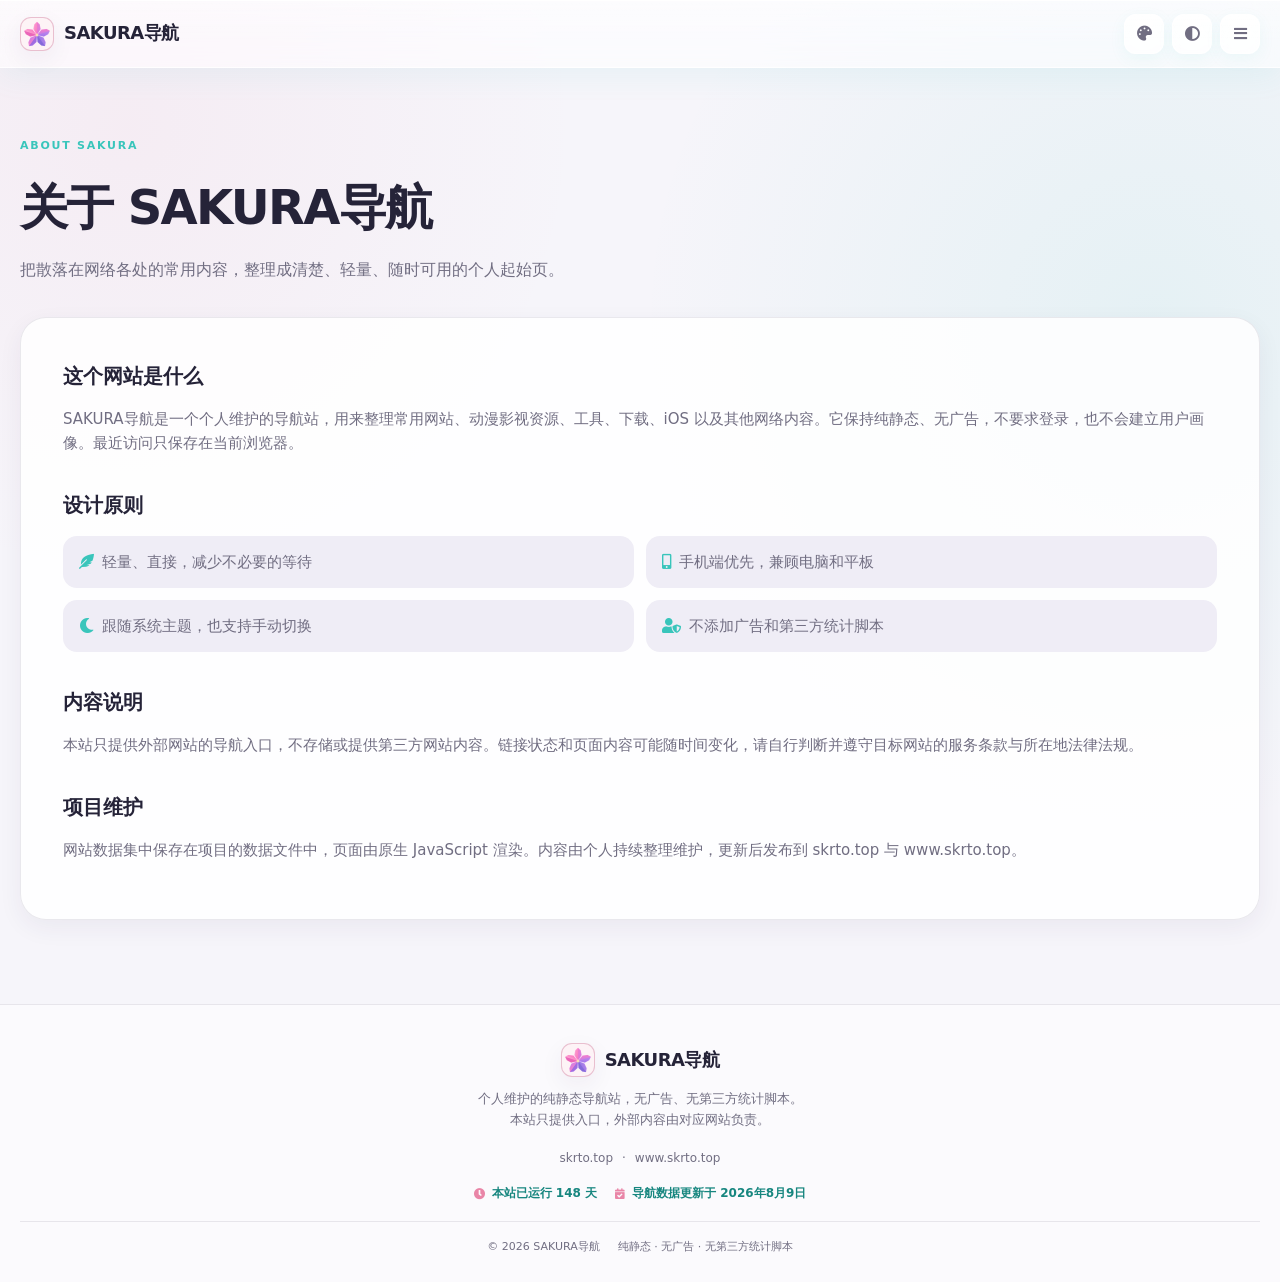
==== about/index.html @ 3b37f181 "Add selectable color themes" ====
<!doctype html>
<html lang="zh-CN">
<head>
  <meta charset="utf-8">
  <meta name="viewport" content="width=device-width, initial-scale=1">
  <meta name="referrer" content="strict-origin-when-cross-origin">
  <meta name="color-scheme" content="light dark">
  <meta name="theme-color" content="#f6f5fa">
  <title>关于｜SAKURA导航</title>
  <meta name="description" content="了解 SAKURA导航：一个个人维护的轻量网址导航与网络内容收藏站。">
  <meta name="keywords" content="SAKURA导航,关于本站,个人导航">
  <link rel="canonical" href="https://skrto.top/about/">
  <meta property="og:type" content="website">
  <meta property="og:locale" content="zh_CN">
  <meta property="og:site_name" content="SAKURA导航">
  <meta property="og:title" content="关于｜SAKURA导航">
  <meta property="og:description" content="一个个人维护的轻量网址导航与网络内容收藏站。">
  <meta property="og:url" content="https://skrto.top/about/">
  <meta property="og:image" content="https://skrto.top/assets/images/icons/pwa-512.png">
  <meta property="og:image:width" content="512">
  <meta property="og:image:height" content="512">
  <meta property="og:image:alt" content="SAKURA导航，个人网址导航与网络收藏">
  <meta name="twitter:card" content="summary">
  <meta name="twitter:title" content="关于｜SAKURA导航">
  <meta name="twitter:description" content="了解这个个人维护、纯静态、无广告的网址导航站。">
  <meta name="twitter:image" content="https://skrto.top/assets/images/icons/pwa-512.png">
  <meta name="apple-mobile-web-app-title" content="SAKURA导航">
  <link rel="icon" type="image/png" sizes="16x16" href="../assets/images/icons/favicon-16.png">
  <link rel="icon" type="image/png" sizes="32x32" href="../assets/images/icons/favicon-32.png">
  <link rel="icon" type="image/png" sizes="48x48" href="../assets/images/icons/favicon-48.png">
  <link rel="icon" type="image/png" href="../assets/images/favicon.png">
  <link rel="apple-touch-icon" sizes="180x180" href="../assets/images/icons/apple-touch-icon.png">
  <link rel="manifest" href="../manifest.webmanifest">
  <link rel="stylesheet" href="../assets/fontawesome-5.15.4/css/all.min.css">
  <link rel="stylesheet" href="../assets/css/sakura.css">
  <script src="../assets/js/theme-init.js"></script>
</head>
<body>
  <a class="skip-link" href="#main-content">跳到主要内容</a>

  <header class="site-header">
    <div class="container header-inner">
      <a class="brand" href="../" aria-label="SAKURA导航首页">
        <span class="brand-mark" aria-hidden="true"><img src="../assets/images/icons/sakura-icon.png" alt="" width="28" height="28"></span>
        <span>SAKURA导航</span>
      </a>
      <nav class="site-nav" id="primary-navigation" data-site-nav aria-label="主要导航">
        <a class="nav-link" href="../"><i class="fas fa-home" aria-hidden="true"></i>首页</a>
        <a class="nav-link" href="./" aria-current="page"><i class="fas fa-book-open" aria-hidden="true"></i>关于</a>
      </nav>
      <div class="header-actions">
        <div class="color-theme-control" data-color-theme-control>
          <button class="icon-button" type="button" data-color-theme-toggle aria-label="当前配色：初音绿；点击选择其他配色" title="配色：初音绿" aria-expanded="false" aria-controls="color-theme-panel">
            <i class="fas fa-palette" aria-hidden="true"></i>
          </button>
          <div class="color-theme-panel" id="color-theme-panel" data-color-theme-panel role="radiogroup" aria-label="选择主题配色" hidden></div>
        </div>
        <button class="icon-button" type="button" data-theme-toggle aria-label="当前主题：跟随系统；点击切换到浅色模式" title="主题：跟随系统"><i class="fas fa-adjust" aria-hidden="true"></i></button>
        <button class="icon-button menu-toggle" type="button" data-menu-toggle aria-label="打开导航菜单" aria-controls="primary-navigation" aria-expanded="false"><i class="fas fa-bars" aria-hidden="true"></i></button>
      </div>
    </div>
  </header>

  <div class="container app-fallback" data-app-fallback role="alert" hidden>页面功能加载失败，请刷新后重试。</div>
  <noscript><div class="container app-fallback">请启用 JavaScript 以使用主题与导航功能。</div></noscript>

  <main class="page-main" id="main-content">
    <div class="container">
      <header class="page-heading">
        <span class="eyebrow">ABOUT SAKURA</span>
        <h1>关于 SAKURA导航</h1>
        <p>把散落在网络各处的常用内容，整理成清楚、轻量、随时可用的个人起始页。</p>
      </header>

      <article class="prose-card">
        <h2>这个网站是什么</h2>
        <p>SAKURA导航是一个个人维护的导航站，用来整理常用网站、动漫影视资源、工具、下载、iOS 以及其他网络内容。它保持纯静态、无广告，不要求登录，也不会建立用户画像。最近访问只保存在当前浏览器。</p>

        <h2>设计原则</h2>
        <ul class="feature-list">
          <li><i class="fas fa-feather-alt" aria-hidden="true"></i>轻量、直接，减少不必要的等待</li>
          <li><i class="fas fa-mobile-alt" aria-hidden="true"></i>手机端优先，兼顾电脑和平板</li>
          <li><i class="fas fa-moon" aria-hidden="true"></i>跟随系统主题，也支持手动切换</li>
          <li><i class="fas fa-user-shield" aria-hidden="true"></i>不添加广告和第三方统计脚本</li>
        </ul>

        <h2>内容说明</h2>
        <p>本站只提供外部网站的导航入口，不存储或提供第三方网站内容。链接状态和页面内容可能随时间变化，请自行判断并遵守目标网站的服务条款与所在地法律法规。</p>

        <h2>项目维护</h2>
        <p>网站数据集中保存在项目的数据文件中，页面由原生 JavaScript 渲染。内容由个人持续整理维护，更新后发布到 skrto.top 与 www.skrto.top。</p>
      </article>
    </div>
  </main>

  <footer class="site-footer">
    <div class="container footer-compact">
      <div class="footer-brand">
        <a class="brand" href="../"><span class="brand-mark" aria-hidden="true"><img src="../assets/images/icons/sakura-icon.png" alt="" width="28" height="28"></span><span>SAKURA导航</span></a>
        <p>个人维护的纯静态导航站，无广告、无第三方统计脚本。<br>本站只提供入口，外部内容由对应网站负责。</p>
      </div>
      <nav class="footer-project-links" aria-label="项目链接">
        <a href="https://skrto.top">skrto.top</a><span aria-hidden="true">·</span>
        <a href="https://www.skrto.top">www.skrto.top</a>
      </nav>
      <div class="site-status" aria-label="网站维护状态">
        <p class="site-runtime"><i class="fas fa-clock" aria-hidden="true"></i><span data-runtime-days>本站已运行 1 天</span></p>
        <p class="site-runtime" data-data-updated hidden><i class="fas fa-calendar-check" aria-hidden="true"></i><span data-data-updated-value></span></p>
      </div>
      <div class="footer-bottom">
        <span>© <span data-current-year></span> SAKURA导航</span>
        <span>纯静态 · 无广告 · 无第三方统计脚本</span>
      </div>
    </div>
  </footer>

  <button class="icon-button back-to-top" type="button" data-back-to-top aria-label="返回顶部"><i class="fas fa-arrow-up" aria-hidden="true"></i></button>
  <script src="../assets/js/sites-data.js" defer></script>
  <script src="../assets/js/sakura-core.js" defer></script>
  <script src="../assets/js/app-guard.js" defer></script>
  <script src="../assets/js/sakura-app.js" defer></script>
</body>
</html>
---- assets/css/sakura.css ----
:root {
  color-scheme: light;
  --bg: #f6f5fa;
  --surface: rgba(255, 255, 255, 0.86);
  --surface-solid: #ffffff;
  --surface-soft: #efedf6;
  --text: #252338;
  --muted: #716e82;
  --line: rgba(62, 54, 92, 0.11);
  --primary: #39c5bb;
  --primary-strong: #17867f;
  --primary-fill-strong: #30afa6;
  --accent-foreground: #0e3c38;
  --pink: #e985a7;
  --blue: #6f9ee8;
  --danger: #c9566f;
  --shadow-sm: 0 8px 24px rgba(45, 38, 77, 0.06);
  --shadow-md: 0 18px 52px rgba(45, 38, 77, 0.11);
  --glass-bg: rgba(255, 255, 255, 0.58);
  --glass-bg-strong: rgba(255, 255, 255, 0.74);
  --glass-bg-fallback: rgba(255, 255, 255, 0.94);
  --glass-border: rgba(255, 255, 255, 0.72);
  --glass-highlight: rgba(255, 255, 255, 0.82);
  --glass-shadow: 0 10px 32px rgba(45, 38, 77, 0.1), inset 0 1px 0 rgba(255, 255, 255, 0.76);
  --sakura-icon-bg: color-mix(in srgb, var(--pink) 10%, var(--surface-solid));
  --sakura-icon-border: color-mix(in srgb, var(--pink) 35%, var(--line));
  --sakura-icon-shadow: var(--shadow-sm);
  --category-icon-color: var(--primary);
  --category-icon-bg: color-mix(in srgb, var(--primary) 9%, var(--surface-solid));
  --category-icon-border: color-mix(in srgb, var(--primary) 28%, var(--line));
  --category-icon-shadow: var(--shadow-sm);
  --radius-sm: 12px;
  --radius-md: 18px;
  --radius-lg: 26px;
  --header-height: 68px;
  --content-width: 1240px;
}

:root[data-theme="dark"] {
  color-scheme: dark;
  --bg: #171a24;
  --surface: rgba(33, 36, 49, 0.88);
  --surface-solid: #212431;
  --surface-soft: #292c3b;
  --text: #f2f0fa;
  --muted: #aaa7ba;
  --line: rgba(229, 224, 255, 0.1);
  --primary: #63d8d0;
  --primary-strong: #9ae8e2;
  --primary-fill-strong: #9ae8e2;
  --accent-foreground: #171a24;
  --pink: #f29ab6;
  --blue: #86afea;
  --danger: #f18ca1;
  --shadow-sm: 0 10px 30px rgba(0, 0, 0, 0.14);
  --shadow-md: 0 22px 58px rgba(0, 0, 0, 0.24);
  --glass-bg: rgba(33, 36, 49, 0.6);
  --glass-bg-strong: rgba(43, 46, 62, 0.76);
  --glass-bg-fallback: rgba(33, 36, 49, 0.96);
  --glass-border: rgba(231, 226, 255, 0.18);
  --glass-highlight: rgba(255, 255, 255, 0.12);
  --glass-shadow: 0 12px 34px rgba(0, 0, 0, 0.26), inset 0 1px 0 rgba(255, 255, 255, 0.1);
}

:root[data-color-theme="purple"] {
  --primary: #7565d9;
  --primary-strong: #5c4fc1;
  --primary-fill-strong: #5c4fc1;
  --accent-foreground: #ffffff;
}

:root[data-theme="dark"][data-color-theme="purple"] {
  --primary: #a99cf3;
  --primary-strong: #c4bbff;
  --primary-fill-strong: #c4bbff;
  --accent-foreground: #171a24;
}

:root[data-color-theme="ocean"] {
  --primary: #1672c4;
  --primary-strong: #1262ae;
  --primary-fill-strong: #0f5ea5;
  --accent-foreground: #ffffff;
}

:root[data-theme="dark"][data-color-theme="ocean"] {
  --primary: #67b0f4;
  --primary-strong: #9bcdff;
  --primary-fill-strong: #9bcdff;
  --accent-foreground: #14202b;
}

:root[data-color-theme="apple"] {
  --primary: #34c759;
  --primary-strong: #18853a;
  --primary-fill-strong: #2eaf50;
  --accent-foreground: #10351a;
}

:root[data-theme="dark"][data-color-theme="apple"] {
  --primary: #61d77d;
  --primary-strong: #92e5a5;
  --primary-fill-strong: #92e5a5;
  --accent-foreground: #152319;
}

:root[data-color-theme="sakura"] {
  --primary: #e784a6;
  --primary-strong: #b64d72;
  --primary-fill-strong: #d47495;
  --accent-foreground: #4a1729;
}

:root[data-theme="dark"][data-color-theme="sakura"] {
  --primary: #f2a8c0;
  --primary-strong: #f8c6d7;
  --primary-fill-strong: #f8c6d7;
  --accent-foreground: #2d1b22;
}

:root[data-color-theme="amber"] {
  --primary: #e89a2e;
  --primary-strong: #a96210;
  --primary-fill-strong: #d88720;
  --accent-foreground: #392406;
}

:root[data-theme="dark"][data-color-theme="amber"] {
  --primary: #f2b85b;
  --primary-strong: #ffd086;
  --primary-fill-strong: #ffd086;
  --accent-foreground: #2d210e;
}

:root[data-color-theme="black-gold"] {
  --primary: #c49a45;
  --primary-strong: #806020;
  --primary-fill-strong: #bd9140;
  --accent-foreground: #2d230e;
}

:root[data-theme="dark"][data-color-theme="black-gold"] {
  --primary: #d9b866;
  --primary-strong: #f0d58d;
  --primary-fill-strong: #f0d58d;
  --accent-foreground: #282116;
}

:root[data-color-theme="teal"] {
  --primary: #087e7a;
  --primary-strong: #05726e;
  --primary-fill-strong: #056b68;
  --accent-foreground: #ffffff;
}

:root[data-theme="dark"][data-color-theme="teal"] {
  --primary: #55cdc7;
  --primary-strong: #8be1dc;
  --primary-fill-strong: #8be1dc;
  --accent-foreground: #142523;
}

*,
*::before,
*::after {
  box-sizing: border-box;
}

html {
  scroll-behavior: smooth;
  scroll-padding-top: calc(var(--header-height) + 20px);
}

body {
  min-width: 280px;
  min-height: 100vh;
  margin: 0;
  color: var(--text);
  background:
    radial-gradient(circle at 10% 10%, rgba(233, 133, 167, 0.08), transparent 28rem),
    radial-gradient(circle at 90% 25%, color-mix(in srgb, var(--primary) 9%, transparent), transparent 32rem),
    var(--bg);
  font-family: Inter, "PingFang SC", "Microsoft YaHei", system-ui, -apple-system, BlinkMacSystemFont, "Segoe UI", sans-serif;
  font-size: 15px;
  line-height: 1.6;
  text-rendering: optimizeLegibility;
  -webkit-font-smoothing: antialiased;
}

body.menu-open {
  overflow: hidden;
}

img {
  display: block;
  max-width: 100%;
}

a {
  color: inherit;
  text-decoration: none;
}

button,
input,
select,
textarea {
  color: inherit;
  font: inherit;
}

button,
select {
  cursor: pointer;
}

:focus-visible {
  outline: 3px solid color-mix(in srgb, var(--primary) 35%, transparent);
  outline-offset: 3px;
}

.sr-only {
  position: absolute;
  width: 1px;
  height: 1px;
  padding: 0;
  margin: -1px;
  overflow: hidden;
  clip: rect(0, 0, 0, 0);
  white-space: nowrap;
  border: 0;
}

.skip-link {
  position: fixed;
  z-index: 1000;
  top: 8px;
  left: 8px;
  padding: 9px 14px;
  border-radius: 10px;
  color: var(--accent-foreground);
  background: var(--primary-fill-strong);
  transform: translateY(-150%);
}

.skip-link:focus {
  transform: translateY(0);
}

.container {
  width: min(var(--content-width), calc(100% - 40px));
  margin-inline: auto;
}

.site-header {
  position: sticky;
  z-index: 100;
  top: 0;
  height: var(--header-height);
  border-bottom: 1px solid var(--glass-border);
  background:
    linear-gradient(180deg, color-mix(in srgb, var(--glass-highlight) 34%, transparent), transparent 58%),
    var(--glass-bg);
  box-shadow: 0 8px 30px color-mix(in srgb, var(--primary) 8%, transparent), inset 0 1px 0 var(--glass-highlight);
  backdrop-filter: blur(22px) saturate(155%);
  -webkit-backdrop-filter: blur(22px) saturate(155%);
}

.header-inner {
  display: flex;
  height: 100%;
  align-items: center;
  justify-content: space-between;
  gap: 24px;
}

.brand {
  display: inline-flex;
  min-width: max-content;
  align-items: center;
  gap: 10px;
  font-size: 18px;
  font-weight: 800;
  letter-spacing: -0.03em;
}

.brand-mark {
  display: grid;
  width: 34px;
  height: 34px;
  place-items: center;
  border: 1px solid var(--sakura-icon-border);
  border-radius: 11px;
  color: var(--pink);
  background: var(--sakura-icon-bg);
  box-shadow: var(--sakura-icon-shadow);
}

.brand-mark img {
  width: 100%;
  height: 100%;
  object-fit: contain;
}

.site-nav {
  position: fixed;
  z-index: 110;
  top: calc(var(--header-height) + 8px);
  right: max(20px, calc((100vw - var(--content-width)) / 2));
  display: grid;
  width: min(240px, calc(100vw - 40px));
  gap: 3px;
  padding: 12px;
  visibility: hidden;
  border: 1px solid var(--glass-border);
  border-radius: 16px;
  background:
    linear-gradient(180deg, color-mix(in srgb, var(--glass-highlight) 28%, transparent), transparent 56%),
    var(--glass-bg-strong);
  box-shadow: var(--glass-shadow);
  backdrop-filter: blur(20px) saturate(150%);
  -webkit-backdrop-filter: blur(20px) saturate(150%);
  opacity: 0;
  transform: translateY(-8px);
  transition: visibility 0.2s ease, opacity 0.2s ease, transform 0.2s ease;
}

.site-nav.is-open {
  visibility: visible;
  opacity: 1;
  transform: translateY(0);
}

.nav-link {
  display: inline-flex;
  min-height: 44px;
  align-items: center;
  gap: 7px;
  padding: 8px 12px;
  border-radius: 11px;
  color: var(--muted);
  font-size: 14px;
  font-weight: 650;
  transition: color 0.2s ease, background-color 0.2s ease;
}

.nav-link:hover,
.nav-link[aria-current="page"] {
  color: var(--primary-strong);
  background: color-mix(in srgb, var(--primary) 10%, transparent);
}

.header-actions {
  display: flex;
  align-items: center;
  gap: 8px;
}

.color-theme-control {
  position: relative;
}

.color-theme-panel {
  position: absolute;
  z-index: 130;
  top: calc(100% + 10px);
  right: 0;
  display: grid;
  width: min(300px, calc(100vw - 28px));
  grid-template-columns: repeat(2, minmax(0, 1fr));
  gap: 7px;
  padding: 12px;
  border: 1px solid var(--glass-border);
  border-radius: 18px;
  background:
    linear-gradient(180deg, color-mix(in srgb, var(--glass-highlight) 30%, transparent), transparent 54%),
    var(--glass-bg-strong);
  box-shadow: var(--glass-shadow);
  backdrop-filter: blur(20px) saturate(150%);
  -webkit-backdrop-filter: blur(20px) saturate(150%);
}

.color-theme-panel[hidden] {
  display: none;
}

.color-theme-option {
  display: grid;
  min-height: 44px;
  grid-template-columns: 22px minmax(0, 1fr) 14px;
  align-items: center;
  gap: 8px;
  padding: 8px 9px;
  border: 1px solid transparent;
  border-radius: 13px;
  color: var(--muted);
  background: color-mix(in srgb, var(--surface-solid) 62%, transparent);
  cursor: pointer;
  font-size: 13px;
  font-weight: 680;
  text-align: left;
  transition: color 0.2s ease, border-color 0.2s ease, background-color 0.2s ease, box-shadow 0.2s ease;
}

.color-theme-option:hover,
.color-theme-option:focus-visible,
.color-theme-option.is-active {
  border-color: color-mix(in srgb, var(--primary) 42%, var(--line));
  color: var(--primary-strong);
  background: color-mix(in srgb, var(--primary) 10%, var(--surface-solid));
  box-shadow: inset 0 1px 0 var(--glass-highlight);
  outline: none;
}

.color-theme-option i {
  color: var(--primary-strong);
  font-size: 11px;
  text-align: center;
}

.color-theme-option i[hidden] {
  display: none;
}

.color-theme-swatch {
  width: 22px;
  height: 22px;
  border: 2px solid color-mix(in srgb, #ffffff 78%, transparent);
  border-radius: 50%;
  background: var(--swatch);
  box-shadow: 0 0 0 1px color-mix(in srgb, var(--swatch) 54%, var(--line)), 0 3px 9px color-mix(in srgb, var(--swatch) 24%, transparent);
}

.icon-button {
  display: inline-grid;
  width: 40px;
  height: 40px;
  padding: 0;
  place-items: center;
  border: 1px solid var(--glass-border);
  border-radius: 12px;
  color: var(--muted);
  background:
    linear-gradient(180deg, color-mix(in srgb, var(--glass-highlight) 30%, transparent), transparent 62%),
    var(--glass-bg-strong);
  box-shadow: inset 0 1px 0 color-mix(in srgb, var(--glass-highlight) 72%, transparent), 0 5px 16px color-mix(in srgb, var(--primary) 7%, transparent);
  backdrop-filter: blur(12px) saturate(140%);
  -webkit-backdrop-filter: blur(12px) saturate(140%);
  transition: color 0.2s ease, border-color 0.2s ease, background-color 0.2s ease, box-shadow 0.2s ease, transform 0.2s ease;
}

.icon-button:hover {
  border-color: color-mix(in srgb, var(--primary) 30%, var(--line));
  color: var(--primary-strong);
  background:
    linear-gradient(180deg, color-mix(in srgb, var(--glass-highlight) 48%, transparent), transparent 60%),
    color-mix(in srgb, var(--primary) 10%, var(--glass-bg-strong));
  box-shadow: inset 0 1px 0 var(--glass-highlight), 0 7px 20px color-mix(in srgb, var(--primary) 13%, transparent);
  transform: translateY(-1px);
}

.menu-toggle {
  display: grid;
}

.hero {
  position: relative;
  overflow: hidden;
  padding: 70px 0 48px;
}

.hero::before {
  position: absolute;
  z-index: -1;
  top: -90px;
  left: 50%;
  width: min(940px, 90vw);
  height: 430px;
  border-radius: 50%;
  background: radial-gradient(circle, color-mix(in srgb, var(--primary) 13%, transparent), transparent 68%);
  content: "";
  transform: translateX(-50%);
  pointer-events: none;
}

.hero-copy {
  max-width: 760px;
  margin: 0 auto;
  text-align: center;
}

.eyebrow {
  display: inline-flex;
  align-items: center;
  gap: 7px;
  margin-bottom: 14px;
  color: var(--primary);
  font-size: 11px;
  font-weight: 800;
  letter-spacing: 0.16em;
  text-transform: uppercase;
}

.hero h1 {
  margin: 0;
  font-size: clamp(38px, 7vw, 68px);
  font-weight: 850;
  letter-spacing: -0.055em;
  line-height: 1.08;
}

.hero h1 span {
  color: var(--primary);
}

.hero-description {
  max-width: 620px;
  margin: 18px auto 0;
  color: var(--muted);
  font-size: clamp(15px, 2vw, 17px);
}

.search-wrap {
  max-width: 820px;
  margin: 34px auto 0;
}

.search-box {
  position: relative;
  display: flex;
  align-items: center;
  border-radius: 999px;
}

.search-icon {
  position: absolute;
  z-index: 1;
  left: 20px;
  color: var(--muted);
  pointer-events: none;
}

.search-input {
  width: 100%;
  height: 62px;
  padding: 0 126px 0 52px;
  border: 1px solid var(--line);
  border-radius: 999px;
  background: var(--surface-solid);
  box-shadow: var(--shadow-md);
  font-size: 16px;
  appearance: none;
}

.search-input::-webkit-search-cancel-button {
  display: none;
}

.search-input::placeholder {
  color: color-mix(in srgb, var(--muted) 78%, transparent);
}

.search-input:focus {
  border-color: color-mix(in srgb, var(--primary) 55%, var(--line));
  outline: none;
  box-shadow: var(--shadow-md), 0 0 0 4px color-mix(in srgb, var(--primary) 12%, transparent);
}

.search-shortcut {
  position: absolute;
  right: 18px;
  padding: 4px 8px;
  border: 1px solid var(--line);
  border-bottom-width: 2px;
  border-radius: 7px;
  color: var(--muted);
  background: var(--surface-soft);
  font-family: inherit;
  font-size: 11px;
  pointer-events: none;
}

.search-clear {
  position: absolute;
  right: 16px;
  display: none;
  width: 34px;
  height: 34px;
  padding: 0;
  border: 0;
  border-radius: 50%;
  color: var(--muted);
  background: var(--surface-soft);
}

.search-clear.is-visible {
  display: grid;
  place-items: center;
}

.search-clear:hover {
  color: var(--accent-foreground);
  background: var(--primary);
}

.search-meta {
  display: flex;
  justify-content: space-between;
  gap: 16px;
  padding: 10px 4px 0;
  color: var(--muted);
  font-size: 12px;
}

.search-result {
  color: var(--primary-strong);
  font-weight: 700;
}

.view-switcher,
.category-bar {
  display: flex;
  align-items: center;
  flex-wrap: nowrap;
}

.category-bar {
  overflow-x: auto;
  overflow-y: hidden;
  scrollbar-width: none;
}

.category-bar::-webkit-scrollbar {
  display: none;
}

.view-switcher {
  justify-content: flex-start;
  width: fit-content;
  max-width: 100%;
  gap: 3px;
  margin: 24px auto 0;
  overflow: hidden;
  padding: 4px;
  border: 1px solid var(--glass-border);
  border-radius: 999px;
  background:
    linear-gradient(180deg, color-mix(in srgb, var(--glass-highlight) 32%, transparent), transparent 60%),
    var(--glass-bg);
  box-shadow: var(--glass-shadow);
  backdrop-filter: blur(18px) saturate(150%);
  -webkit-backdrop-filter: blur(18px) saturate(150%);
  overscroll-behavior-inline: contain;
}

.filter-chip {
  flex: 0 0 auto;
  min-height: 38px;
  padding: 7px 14px;
  border: 1px solid var(--glass-border);
  border-radius: 999px;
  color: var(--muted);
  background:
    linear-gradient(180deg, color-mix(in srgb, var(--glass-highlight) 22%, transparent), transparent 64%),
    var(--glass-bg-strong);
  box-shadow: inset 0 1px 0 color-mix(in srgb, var(--glass-highlight) 64%, transparent);
  font-size: 13px;
  font-weight: 700;
  transition: color 0.2s ease, border-color 0.2s ease, background-color 0.2s ease, transform 0.2s ease;
}

.filter-chip:hover {
  color: var(--primary-strong);
  transform: translateY(-1px);
}

.filter-chip.is-active,
.filter-chip[aria-pressed="true"] {
  border-color: color-mix(in srgb, var(--glass-highlight) 42%, var(--primary));
  color: var(--accent-foreground);
  background:
    linear-gradient(180deg, color-mix(in srgb, var(--glass-highlight) 34%, transparent), transparent 58%),
    linear-gradient(135deg, color-mix(in srgb, var(--primary-fill-strong) 88%, transparent), color-mix(in srgb, var(--primary) 78%, transparent));
  box-shadow: inset 0 1px 0 color-mix(in srgb, var(--glass-highlight) 78%, transparent), 0 8px 22px color-mix(in srgb, var(--primary) 23%, transparent);
}

.filter-chip-count {
  display: inline-grid;
  min-width: 19px;
  height: 19px;
  margin-left: 5px;
  padding-inline: 5px;
  place-items: center;
  border-radius: 999px;
  color: var(--muted);
  background: var(--surface-soft);
  font-size: 9px;
  line-height: 1;
}

.filter-chip.is-active .filter-chip-count,
.filter-chip[aria-pressed="true"] .filter-chip-count {
  color: var(--accent-foreground);
  background: color-mix(in srgb, var(--surface-solid) 22%, transparent);
}

.view-switcher .filter-chip {
  min-height: 36px;
  padding: 6px 13px;
  border: 1px solid transparent;
  background: color-mix(in srgb, var(--glass-bg-strong) 42%, transparent);
  box-shadow: inset 0 1px 0 color-mix(in srgb, var(--glass-highlight) 38%, transparent);
  white-space: nowrap;
  transform: none;
}

.view-switcher .filter-chip:hover {
  border-color: color-mix(in srgb, var(--glass-border) 74%, transparent);
  background: color-mix(in srgb, var(--glass-bg-strong) 72%, transparent);
  transform: none;
}

.view-switcher .filter-chip.is-active,
.view-switcher .filter-chip[aria-pressed="true"] {
  border-color: color-mix(in srgb, var(--glass-highlight) 42%, var(--primary));
  color: var(--accent-foreground);
  background:
    linear-gradient(180deg, color-mix(in srgb, var(--glass-highlight) 34%, transparent), transparent 58%),
    linear-gradient(135deg, color-mix(in srgb, var(--primary-fill-strong) 88%, transparent), color-mix(in srgb, var(--primary) 78%, transparent));
  box-shadow: inset 0 1px 0 color-mix(in srgb, var(--glass-highlight) 76%, transparent), 0 5px 15px color-mix(in srgb, var(--primary) 20%, transparent);
  transform: none;
}

.content-section {
  padding: 18px 0 76px;
}

.content-heading {
  position: relative;
  display: flex;
  height: 0;
  align-items: end;
  justify-content: space-between;
  gap: 20px;
  margin: 0;
}

.content-heading h2,
.page-heading h1 {
  margin: 0;
  font-weight: 820;
  letter-spacing: -0.035em;
}

.content-heading h2 {
  font-size: 29px;
}

#collection-title {
  position: absolute;
  width: 1px;
  height: 1px;
  padding: 0;
  margin: -1px;
  overflow: hidden;
  clip: rect(0, 0, 0, 0);
  clip-path: inset(50%);
  white-space: nowrap;
  border: 0;
}

.content-actions {
  display: flex;
  align-items: center;
  justify-content: flex-end;
  gap: 12px;
}

.clear-history-button {
  display: inline-flex;
  min-height: 34px;
  align-items: center;
  gap: 6px;
  padding: 6px 10px;
  border: 1px solid var(--line);
  border-radius: 10px;
  color: var(--muted);
  background: var(--surface);
  font-size: 11px;
  font-weight: 700;
}

.clear-history-button[hidden] {
  display: none;
}

.clear-history-button:hover {
  border-color: color-mix(in srgb, var(--danger) 30%, var(--line));
  color: var(--danger);
}

.category-shell {
  position: sticky;
  z-index: 20;
  top: var(--header-height);
  margin-bottom: 34px;
  padding: 10px 0;
  border-block: 0;
  background: transparent;
  backdrop-filter: none;
}

.category-slider {
  display: flex;
  align-items: center;
  justify-content: center;
  width: fit-content;
  max-width: 100%;
  margin-inline: auto;
  gap: 8px;
}

.category-bar {
  justify-content: flex-start;
  width: fit-content;
  min-width: 0;
  max-width: 100%;
  gap: 4px;
  padding: 5px;
  border: 1px solid var(--glass-border);
  border-radius: 999px;
  background:
    linear-gradient(180deg, color-mix(in srgb, var(--glass-highlight) 32%, transparent), transparent 60%),
    var(--glass-bg);
  box-shadow: var(--glass-shadow);
  backdrop-filter: blur(18px) saturate(150%);
  -webkit-backdrop-filter: blur(18px) saturate(150%);
  overscroll-behavior-inline: contain;
}

.category-bar .filter-chip {
  min-height: 40px;
  padding: 7px 17px;
  border: 1px solid transparent;
  background: color-mix(in srgb, var(--glass-bg-strong) 38%, transparent);
  box-shadow: inset 0 1px 0 color-mix(in srgb, var(--glass-highlight) 34%, transparent);
  font-size: 12px;
  white-space: nowrap;
  transform: none;
}

.category-bar .filter-chip:hover {
  border-color: color-mix(in srgb, var(--glass-border) 74%, transparent);
  background: color-mix(in srgb, var(--glass-bg-strong) 70%, transparent);
  transform: none;
}

.category-bar .filter-chip.is-active,
.category-bar .filter-chip[aria-pressed="true"] {
  border-color: color-mix(in srgb, var(--glass-highlight) 42%, var(--primary));
  color: var(--accent-foreground);
  background:
    linear-gradient(180deg, color-mix(in srgb, var(--glass-highlight) 34%, transparent), transparent 58%),
    linear-gradient(135deg, color-mix(in srgb, var(--primary-fill-strong) 88%, transparent), color-mix(in srgb, var(--primary) 78%, transparent));
  box-shadow: inset 0 1px 0 color-mix(in srgb, var(--glass-highlight) 76%, transparent), 0 6px 18px color-mix(in srgb, var(--primary) 27%, transparent);
  font-weight: 780;
  transform: none;
}

.category-scroll-button {
  display: none;
  flex: 0 0 36px;
  width: 36px;
  height: 36px;
  place-items: center;
  border: 1px solid var(--glass-border);
  border-radius: 50%;
  color: var(--primary-strong);
  background:
    linear-gradient(180deg, color-mix(in srgb, var(--glass-highlight) 28%, transparent), transparent 62%),
    var(--glass-bg-strong);
  box-shadow: var(--glass-shadow);
  backdrop-filter: blur(12px) saturate(140%);
  -webkit-backdrop-filter: blur(12px) saturate(140%);
  font-size: 12px;
  transition: color 0.2s ease, border-color 0.2s ease, background-color 0.2s ease;
}

.category-scroll-button:hover {
  border-color: color-mix(in srgb, var(--primary) 28%, var(--line));
  color: var(--primary);
  background:
    linear-gradient(180deg, color-mix(in srgb, var(--glass-highlight) 44%, transparent), transparent 60%),
    color-mix(in srgb, var(--primary) 10%, var(--glass-bg-strong));
}

.category-scroll-button[hidden] {
  display: none;
}

@media (hover: hover) and (pointer: fine) {
  .category-scroll-button:not([hidden]) {
    display: grid;
  }
}

.access-notice {
  display: flex;
  width: fit-content;
  max-width: min(100%, 920px);
  align-items: flex-start;
  justify-content: center;
  gap: 8px;
  margin: 0 auto 12px;
  padding: 10px 16px;
  border: 1px solid color-mix(in srgb, var(--primary) 18%, var(--line));
  border-radius: var(--radius-sm);
  color: var(--muted);
  background: color-mix(in srgb, var(--primary) 5%, var(--surface));
  box-shadow: 0 6px 20px rgba(45, 38, 77, 0.04);
  font-size: 12px;
  line-height: 1.7;
  text-align: center;
}

.access-notice i {
  flex: 0 0 auto;
  margin-top: 0.35em;
  color: var(--primary);
}

.access-notice-copy {
  display: flex;
  min-width: 0;
  flex: 1;
  align-items: stretch;
  flex-direction: column;
  gap: 4px;
  text-align: left;
}

.access-notice-line {
  display: flex;
  min-width: 0;
  align-items: flex-start;
  gap: 8px;
}

.access-notice-line span {
  display: block;
  min-width: 0;
  flex: 1;
}

.hidden-world {
  min-height: calc(100vh - var(--header-height) - 190px);
  padding: 28px 0 76px;
}

.is-hidden-world .hero {
  display: none;
}

.is-hidden-world .hero-copy,
.is-hidden-world .search-meta,
.is-hidden-world .view-switcher,
.is-hidden-world .content-section {
  display: none;
}

.hidden-world-header,
.hidden-world-title,
.hidden-world-title h2,
.hidden-world-exit,
.hidden-world-welcome {
  display: flex;
  align-items: center;
}

.hidden-world-header {
  justify-content: space-between;
  gap: 20px;
  margin-bottom: 20px;
}

.hidden-world-title {
  min-width: 0;
  gap: 13px;
}

.hidden-world-title-icon,
.hidden-world-welcome-icon {
  display: grid;
  flex: 0 0 auto;
  place-items: center;
  color: var(--primary-strong);
  background: color-mix(in srgb, var(--primary) 12%, var(--surface-solid));
  box-shadow: var(--shadow-sm);
}

.hidden-world-title-icon {
  width: 48px;
  height: 48px;
  border: 1px solid color-mix(in srgb, var(--primary) 30%, var(--line));
  border-radius: 15px;
  font-size: 20px;
}

.hidden-world-title .eyebrow {
  margin-bottom: 3px;
}

.hidden-world-title h2 {
  gap: 9px;
  margin: 0;
  font-size: 27px;
  letter-spacing: -0.035em;
}

.hidden-world-exit {
  min-height: 42px;
  justify-content: center;
  gap: 8px;
  padding: 8px 14px;
  border: 1px solid color-mix(in srgb, var(--primary) 24%, var(--line));
  border-radius: 999px;
  color: var(--primary-strong);
  background: color-mix(in srgb, var(--primary) 7%, var(--surface));
  box-shadow: var(--shadow-sm);
  font-weight: 750;
}

.hidden-world-exit:hover {
  border-color: color-mix(in srgb, var(--primary) 48%, var(--line));
  background: color-mix(in srgb, var(--primary) 12%, var(--surface));
}

.hidden-world-welcome {
  position: relative;
  justify-content: center;
  gap: 16px;
  max-width: 920px;
  min-height: 104px;
  margin: 0 auto 14px;
  padding: 22px 28px;
  overflow: hidden;
  border: 1px solid color-mix(in srgb, var(--primary) 34%, var(--line));
  border-radius: var(--radius-lg);
  color: var(--text);
  background:
    radial-gradient(circle at 18% 20%, color-mix(in srgb, var(--pink) 20%, transparent), transparent 34%),
    linear-gradient(135deg, color-mix(in srgb, var(--primary) 15%, var(--surface-solid)), var(--surface));
  box-shadow: var(--shadow-md);
  text-align: center;
}

.hidden-world-welcome::after {
  position: absolute;
  width: 170px;
  height: 170px;
  border: 1px solid color-mix(in srgb, var(--primary) 16%, transparent);
  border-radius: 50%;
  content: "";
  right: -62px;
  bottom: -112px;
}

.hidden-world-welcome-icon {
  width: 52px;
  height: 52px;
  border-radius: 17px;
  font-size: 23px;
}

.hidden-world-welcome strong {
  position: relative;
  z-index: 1;
  font-size: clamp(21px, 2.4vw, 28px);
  font-weight: 820;
  letter-spacing: -0.025em;
}

.hidden-world-notice {
  margin-bottom: 28px;
}

.hidden-world-grid .site-card-link {
  padding-right: 17px;
}

.hidden-world-empty {
  display: flex;
  min-height: 190px;
  align-items: center;
  justify-content: center;
  flex-direction: column;
  gap: 8px;
  padding: 28px;
  border: 1px dashed color-mix(in srgb, var(--primary) 24%, var(--line));
  border-radius: var(--radius-lg);
  color: var(--muted);
  background: color-mix(in srgb, var(--primary) 4%, var(--surface));
  text-align: center;
}

.hidden-world-empty[hidden] {
  display: none;
}

.hidden-world-empty i {
  margin-bottom: 4px;
  color: var(--primary);
  font-size: 25px;
}

.hidden-world-empty strong {
  color: var(--text);
  font-size: 17px;
}

.hidden-world-empty span {
  font-size: 13px;
}

.content-utilities {
  display: flex;
  align-items: center;
  justify-content: center;
  flex-wrap: wrap;
  gap: 8px;
  margin: 0 auto 28px;
}

.utility-button {
  display: inline-flex;
  min-height: 34px;
  align-items: center;
  justify-content: center;
  gap: 6px;
  padding: 6px 11px;
  border: 1px solid var(--line);
  border-radius: 999px;
  color: var(--muted);
  background: color-mix(in srgb, var(--surface) 92%, transparent);
  box-shadow: 0 4px 14px rgba(45, 38, 77, 0.05);
  font-size: 11px;
  font-weight: 700;
  transition: color 0.2s ease, border-color 0.2s ease, background-color 0.2s ease, transform 0.2s ease;
}

.utility-button:hover {
  border-color: color-mix(in srgb, var(--primary) 32%, var(--line));
  color: var(--primary-strong);
  background: var(--surface-solid);
  transform: translateY(-1px);
}

.utility-status {
  flex: 0 0 100%;
  color: var(--muted);
  font-size: 11px;
  text-align: center;
}

.utility-status:empty {
  display: none;
}

.copy-fallback-input {
  position: fixed;
  width: 1px;
  height: 1px;
  opacity: 0;
  pointer-events: none;
}

.app-fallback {
  margin-top: 16px;
  padding: 12px 16px;
  border: 1px solid color-mix(in srgb, var(--pink) 40%, var(--line));
  border-radius: var(--radius-md);
  color: var(--text);
  background: color-mix(in srgb, var(--pink) 8%, var(--surface));
  box-shadow: var(--shadow-sm);
  font-size: 13px;
  text-align: center;
}

.site-group {
  margin-bottom: 42px;
  scroll-margin-top: calc(var(--header-height) + 70px);
}

.group-heading {
  display: flex;
  align-items: center;
  gap: 10px;
  margin: 0 0 16px;
  font-size: 18px;
  font-weight: 780;
}

.group-heading[data-result-scroll-target],
.empty-state[data-result-scroll-target] {
  scroll-margin-top: var(--result-scroll-offset, calc(var(--header-height) + 84px));
}

.group-heading i {
  color: var(--primary);
}

.group-count {
  padding: 3px 8px;
  border-radius: 999px;
  color: var(--muted);
  background: var(--surface-soft);
  font-size: 11px;
  font-weight: 700;
}

.site-grid {
  display: grid;
  grid-template-columns: repeat(3, minmax(0, 1fr));
  gap: 14px;
}

.site-card {
  position: relative;
  min-width: 0;
}

.site-card-link {
  display: flex;
  min-height: 136px;
  height: 100%;
  align-items: center;
  gap: 16px;
  padding: 16px;
  overflow: hidden;
  border: 1px solid var(--line);
  border-radius: var(--radius-md);
  background: var(--surface);
  box-shadow: 0 1px 0 color-mix(in srgb, #fff 45%, transparent);
  transition: border-color 0.22s ease, box-shadow 0.22s ease;
}

.site-card-link::after {
  position: absolute;
  top: 14px;
  right: 17px;
  bottom: 14px;
  top: auto;
  color: color-mix(in srgb, var(--muted) 50%, transparent);
  font-family: "Font Awesome 5 Free";
  font-size: 10px;
  font-weight: 900;
  content: "\f35d";
}

.site-card-link:hover {
  border-color: color-mix(in srgb, var(--primary) 28%, var(--line));
  box-shadow: var(--shadow-md);
  transform: none;
}

.site-card-link:active {
  transform: none;
}

.site-card.has-card-actions .site-card-link {
  cursor: default;
}

.site-card.has-card-actions .site-card-link::after {
  display: none;
}

.site-card-actions {
  position: absolute;
  z-index: 1;
  top: 50%;
  right: 16px;
  display: flex;
  width: 92px;
  flex-direction: column;
  gap: 7px;
  margin: 0;
  transform: translateY(-50%);
}

.site-card-action {
  display: flex;
  min-width: 0;
  min-height: 36px;
  flex: 1 1 0;
  align-items: center;
  justify-content: center;
  padding: 8px 9px;
  overflow: hidden;
  border: 1px solid color-mix(in srgb, var(--primary) 22%, var(--glass-border));
  border-radius: 999px;
  color: var(--primary-strong);
  background:
    linear-gradient(180deg, color-mix(in srgb, var(--glass-highlight) 42%, transparent), transparent 62%),
    color-mix(in srgb, var(--primary) 13%, var(--glass-bg-strong));
  box-shadow: inset 0 1px 0 color-mix(in srgb, var(--glass-highlight) 76%, transparent), inset 0 -1px 0 color-mix(in srgb, var(--primary) 8%, transparent), 0 4px 12px color-mix(in srgb, var(--primary) 11%, transparent);
  font-size: 12px;
  font-weight: 780;
  line-height: 1.2;
  text-align: center;
  text-overflow: ellipsis;
  white-space: nowrap;
  transition: border-color 0.2s ease, color 0.2s ease, background-color 0.2s ease, box-shadow 0.2s ease, transform 0.2s ease;
}

.site-card-action:hover,
.site-card-action:focus-visible {
  border-color: color-mix(in srgb, var(--primary) 58%, var(--line));
  color: var(--accent-foreground);
  background:
    linear-gradient(180deg, color-mix(in srgb, var(--glass-highlight) 34%, transparent), transparent 58%),
    linear-gradient(135deg, var(--primary-fill-strong), var(--primary));
  box-shadow: inset 0 1px 0 color-mix(in srgb, var(--glass-highlight) 78%, transparent), 0 7px 18px color-mix(in srgb, var(--primary) 24%, transparent);
  outline: none;
  transform: translateY(-1px);
}

.site-card-action:focus-visible {
  box-shadow: 0 0 0 3px color-mix(in srgb, var(--primary) 18%, transparent);
}

.site-card-action:active {
  transform: scale(0.97);
}

.site-icon {
  display: grid;
  flex: 0 0 64px;
  width: 64px;
  height: 64px;
  place-items: center;
  border: 1px solid var(--category-icon-border);
  border-radius: 18px;
  color: var(--category-icon-color);
  background: var(--category-icon-bg);
  box-shadow: var(--category-icon-shadow);
}

.site-icon i {
  font-size: 28px;
  line-height: 1;
}

.site-card-copy {
  display: flex;
  flex: 1 1 0;
  min-width: 0;
  min-height: 76px;
  justify-content: center;
  flex-direction: column;
  padding-right: 108px;
}

.site-card-title {
  display: block;
  overflow: hidden;
  color: var(--text);
  font-size: 17px;
  font-weight: 800;
  line-height: 1.25;
  text-overflow: ellipsis;
  white-space: nowrap;
}

.search-mark {
  padding: 0 2px;
  border-radius: 4px;
  color: inherit;
  background: color-mix(in srgb, var(--pink) 24%, transparent);
  box-decoration-break: clone;
  -webkit-box-decoration-break: clone;
}

.site-card-description {
  display: -webkit-box;
  min-height: 2.84em;
  margin: 5px 0 0;
  overflow: hidden;
  color: color-mix(in srgb, var(--text) 72%, var(--muted));
  font-size: 14px;
  font-weight: 520;
  line-height: 1.42;
  -webkit-box-orient: vertical;
  -webkit-line-clamp: 2;
}

.site-card-meta {
  display: flex;
  min-width: 0;
  align-items: center;
  flex-wrap: wrap;
  gap: 5px 7px;
  margin-top: 7px;
}

.site-card-category {
  display: inline-block;
  color: var(--primary);
  font-size: 10px;
  font-weight: 750;
}

.site-card-new {
  padding: 2px 6px;
  border: 1px solid color-mix(in srgb, var(--pink) 38%, transparent);
  border-radius: 999px;
  color: color-mix(in srgb, var(--pink) 82%, var(--text));
  background: color-mix(in srgb, var(--pink) 10%, var(--surface));
  font-size: 8px;
  font-weight: 850;
  letter-spacing: 0.05em;
  line-height: 1.2;
}

.site-card-date {
  color: var(--muted);
  font-size: 9px;
  font-weight: 650;
}

.hide-card-categories .site-card-category {
  display: none;
}

.site-card.is-keyboard-selected .site-card-link {
  border-color: color-mix(in srgb, var(--primary) 55%, var(--line));
  box-shadow: 0 0 0 3px color-mix(in srgb, var(--primary) 16%, transparent), var(--shadow-md);
}

.empty-state {
  display: none;
  padding: 46px 20px;
  border: 1px dashed color-mix(in srgb, var(--primary) 35%, var(--line));
  border-radius: var(--radius-lg);
  color: var(--muted);
  background: color-mix(in srgb, var(--primary) 5%, var(--surface));
  text-align: center;
}

.empty-state.is-visible {
  display: block;
}

.empty-state i {
  display: block;
  margin-bottom: 10px;
  color: var(--primary);
  font-size: 28px;
}

.empty-reset-button {
  margin-top: 18px;
  padding: 9px 16px;
  border: 1px solid color-mix(in srgb, var(--primary) 32%, var(--line));
  border-radius: 999px;
  color: var(--primary-strong);
  background: var(--surface);
  box-shadow: var(--shadow-sm);
  font-size: 12px;
  font-weight: 750;
}

.empty-reset-button:hover {
  color: var(--accent-foreground);
  background: var(--primary);
}

@keyframes site-card-enter {
  from {
    opacity: 0;
    transform: translateY(8px);
  }
  to {
    opacity: 1;
    transform: translateY(0);
  }
}

@media (min-width: 769px) and (hover: hover) and (pointer: fine) {
  .site-card {
    animation: site-card-enter 0.32s ease both;
  }

  .site-card:nth-child(2),
  .site-card:nth-child(6) {
    animation-delay: 0.025s;
  }

  .site-card:nth-child(3),
  .site-card:nth-child(7) {
    animation-delay: 0.05s;
  }

  .site-card:nth-child(4),
  .site-card:nth-child(8) {
    animation-delay: 0.075s;
  }
}

.page-main {
  padding: 64px 0 84px;
}

.page-heading {
  max-width: 760px;
  margin-bottom: 34px;
}

.page-heading h1 {
  font-size: clamp(32px, 5vw, 48px);
}

.page-heading p {
  margin: 12px 0 0;
  color: var(--muted);
  font-size: 16px;
}

.prose-card {
  border: 1px solid var(--line);
  border-radius: var(--radius-lg);
  background: var(--surface);
  box-shadow: var(--shadow-sm);
}

.prose-card {
  padding: clamp(24px, 5vw, 42px);
}

.prose-card h2 {
  margin: 34px 0 10px;
  font-size: 20px;
}

.prose-card h2:first-child {
  margin-top: 0;
}

.prose-card p,
.prose-card li {
  color: var(--muted);
}

.feature-list {
  display: grid;
  grid-template-columns: repeat(2, minmax(0, 1fr));
  gap: 12px;
  padding: 0;
  list-style: none;
}

.feature-list li {
  padding: 14px 16px;
  border-radius: 14px;
  background: var(--surface-soft);
}

.feature-list i {
  margin-right: 8px;
  color: var(--primary);
}

.button {
  display: inline-flex;
  min-height: 44px;
  align-items: center;
  justify-content: center;
  gap: 8px;
  padding: 10px 17px;
  border: 1px solid transparent;
  border-radius: 12px;
  font-weight: 750;
  transition: background-color 0.2s ease, border-color 0.2s ease, color 0.2s ease, transform 0.2s ease;
}

.button:hover {
  transform: translateY(-1px);
}

.button-primary {
  color: var(--accent-foreground);
  background: var(--primary-fill-strong);
}

.button-primary:hover {
  background: color-mix(in srgb, var(--primary-fill-strong) 82%, var(--primary));
}

.error-page {
  display: grid;
  min-height: calc(100vh - var(--header-height));
  place-items: center;
  padding: 48px 20px;
  text-align: center;
}

.error-code {
  margin: 0;
  color: var(--primary);
  font-size: clamp(78px, 18vw, 150px);
  font-weight: 900;
  letter-spacing: -0.08em;
  line-height: 0.9;
}

.error-page h1 {
  margin: 22px 0 8px;
  font-size: clamp(25px, 5vw, 38px);
}

.error-page p {
  max-width: 520px;
  margin: 0 auto 24px;
  color: var(--muted);
}

.site-footer {
  padding: 38px 0 26px;
  border-top: 1px solid var(--line);
  background: color-mix(in srgb, var(--surface) 58%, transparent);
}

.footer-compact,
.footer-brand {
  display: flex;
  align-items: center;
  flex-direction: column;
  text-align: center;
}

.footer-brand p {
  max-width: 520px;
  margin: 12px 0 0;
  color: var(--muted);
  font-size: 13px;
}

.footer-project-links {
  display: flex;
  align-items: center;
  justify-content: center;
  gap: 9px;
  margin-top: 18px;
  color: var(--muted);
  font-size: 12px;
}

.footer-project-links a:hover {
  color: var(--primary-strong);
}

.site-status {
  display: flex;
  align-items: center;
  justify-content: center;
  flex-wrap: wrap;
  gap: 6px 18px;
  margin-top: 16px;
}

.site-runtime {
  display: inline-flex;
  align-items: center;
  justify-content: center;
  gap: 7px;
  margin: 0;
  color: var(--primary-strong);
  font-size: 12px;
  font-weight: 700;
}

.site-runtime[hidden] {
  display: none;
}

.site-runtime i {
  color: var(--pink);
  font-size: 11px;
}

.footer-bottom {
  display: flex;
  flex-wrap: wrap;
  justify-content: center;
  gap: 6px 18px;
  width: 100%;
  margin-top: 18px;
  padding-top: 16px;
  border-top: 1px solid var(--line);
  color: var(--muted);
  font-size: 11px;
}

.back-to-top {
  position: fixed;
  z-index: 60;
  right: 18px;
  bottom: 18px;
  visibility: hidden;
  opacity: 0;
  transform: translateY(10px);
}

.back-to-top.is-visible {
  visibility: visible;
  opacity: 1;
  transform: translateY(0);
}

@media (max-width: 1050px) {
  .site-grid {
    grid-template-columns: repeat(2, minmax(0, 1fr));
  }

}

@media (max-width: 1199px) {
  .content-heading {
    position: relative;
    justify-content: center;
    text-align: center;
  }

  .content-heading > div:first-child {
    width: 100%;
    min-width: 0;
  }

  .content-heading h2 {
    white-space: nowrap;
  }

  .content-actions {
    position: absolute;
    right: 0;
  }

  .content-section.has-history-action .content-heading {
    height: 38px;
    align-items: center;
    flex-direction: column;
    margin-bottom: 4px;
  }

  .content-section.has-history-action .content-actions {
    position: static;
    width: 100%;
    justify-content: center;
    margin-left: 0;
  }
}

@media (min-width: 1200px) {
  .hero {
    padding-bottom: 38px;
  }

  .content-section {
    padding-top: 10px;
  }

  .content-heading {
    position: relative;
    height: 0;
    margin: 0;
  }

  .content-actions {
    position: absolute;
    top: 0;
    right: 0;
  }

  .content-section.has-history-action .content-heading {
    height: 38px;
    margin-bottom: 4px;
  }

  .category-shell {
    margin-bottom: 28px;
  }

}

@media (max-width: 768px) {
  :root {
    --header-height: 62px;
  }

  .container {
    width: min(100% - 32px, var(--content-width));
  }

  .site-header,
  .site-nav,
  .color-theme-panel,
  .view-switcher,
  .category-bar {
    backdrop-filter: blur(14px) saturate(135%);
    -webkit-backdrop-filter: blur(14px) saturate(135%);
  }

  .icon-button {
    backdrop-filter: blur(10px) saturate(130%);
    -webkit-backdrop-filter: blur(10px) saturate(130%);
  }

  .site-nav {
    right: 14px;
    left: 14px;
    width: auto;
  }

  .hero {
    padding: 18px 0 12px;
  }

  .hero .eyebrow {
    margin-bottom: 5px;
    font-size: 10px;
    letter-spacing: 0.09em;
  }

  .hero h1 {
    max-width: 100%;
    margin-inline: auto;
    font-size: clamp(35px, 9.7vw, 40px);
    letter-spacing: -0.045em;
    line-height: 1.08;
    text-wrap: balance;
  }

  .hero-description {
    max-width: 36rem;
    margin-top: 8px;
    font-size: 13px;
    line-height: 1.5;
    text-wrap: pretty;
  }

  .search-wrap {
    margin-top: 14px;
  }

  .search-input {
    height: 54px;
    padding: 0 48px 0 46px;
    border-radius: 999px;
    font-size: 14px;
  }

  .hidden-world {
    min-height: calc(100vh - var(--header-height) - 150px);
    padding: 20px 0 56px;
  }

  .hidden-world-header {
    gap: 12px;
    margin-bottom: 16px;
  }

  .hidden-world-title {
    gap: 10px;
  }

  .hidden-world-title-icon {
    width: 42px;
    height: 42px;
    border-radius: 13px;
    font-size: 18px;
  }

  .hidden-world-title h2 {
    font-size: 23px;
  }

  .hidden-world-title .eyebrow {
    font-size: 9px;
    letter-spacing: 0.08em;
  }

  .hidden-world-exit {
    min-height: 40px;
    padding: 7px 11px;
    font-size: 12px;
  }

  .hidden-world-welcome {
    min-height: 92px;
    gap: 11px;
    padding: 18px 16px;
    border-radius: 22px;
  }

  .hidden-world-welcome-icon {
    width: 44px;
    height: 44px;
    border-radius: 14px;
    font-size: 19px;
  }

  .hidden-world-welcome strong {
    font-size: clamp(18px, 5.3vw, 22px);
  }

  .hidden-world-notice {
    margin-bottom: 20px;
  }

  .hidden-world-empty {
    min-height: 160px;
    padding: 24px 18px;
  }

  .search-icon {
    left: 19px;
  }

  .search-shortcut,
  .search-meta span:last-child {
    display: none;
  }

  .search-meta {
    justify-content: center;
    padding: 4px 0 0;
    font-size: 11px;
  }

  .view-switcher {
    display: grid;
    width: 100%;
    grid-template-columns: repeat(3, minmax(0, 1fr));
    gap: 3px;
    margin-top: 10px;
    margin-right: 0;
    margin-left: 0;
    overflow: hidden;
    padding: 4px;
    border: 1px solid var(--glass-border);
    border-radius: 999px;
    background:
      linear-gradient(180deg, color-mix(in srgb, var(--glass-highlight) 32%, transparent), transparent 60%),
      var(--glass-bg);
    box-shadow: var(--glass-shadow);
    touch-action: pan-y;
  }

  .view-switcher .filter-chip {
    width: 100%;
    min-width: 0;
    min-height: 34px;
    justify-content: center;
    gap: 4px;
    padding: 5px;
    border: 1px solid transparent;
    border-radius: 999px;
    background: color-mix(in srgb, var(--glass-bg-strong) 42%, transparent);
    box-shadow: inset 0 1px 0 color-mix(in srgb, var(--glass-highlight) 38%, transparent);
    font-size: 11px;
    white-space: nowrap;
    transform: none;
    transition: color 0.2s ease, background-color 0.2s ease, box-shadow 0.2s ease;
  }

  .view-switcher .filter-chip:hover {
    color: var(--primary-strong);
    transform: none;
  }

  .view-switcher .filter-chip.is-active,
  .view-switcher .filter-chip[aria-pressed="true"] {
    border-color: color-mix(in srgb, var(--glass-highlight) 42%, var(--primary));
    color: var(--accent-foreground);
    background:
      linear-gradient(180deg, color-mix(in srgb, var(--glass-highlight) 34%, transparent), transparent 58%),
      linear-gradient(135deg, color-mix(in srgb, var(--primary-fill-strong) 88%, transparent), color-mix(in srgb, var(--primary) 78%, transparent));
    box-shadow: inset 0 1px 0 color-mix(in srgb, var(--glass-highlight) 76%, transparent), 0 5px 15px color-mix(in srgb, var(--primary) 20%, transparent);
    transform: none;
  }

  .content-section {
    padding: 0 0 48px;
  }

  .content-heading {
    height: 0;
    align-items: center;
    flex-direction: row;
    gap: 10px;
    margin: 0;
  }

  .category-shell {
    margin-bottom: 14px;
    padding: 5px 0;
    border-block: 0;
    background: transparent;
    backdrop-filter: none;
  }

  .category-slider {
    width: 100%;
    gap: 0;
  }

  .category-scroll-button {
    display: none !important;
  }

  .content-actions {
    width: auto;
    margin-left: auto;
  }

  .content-section .access-notice {
    margin-bottom: 8px;
    padding: 8px 12px;
    font-size: 11px;
    line-height: 1.55;
  }

  .content-utilities {
    margin-bottom: 18px;
  }

  .category-bar {
    width: 100%;
    align-items: center;
    flex-wrap: nowrap;
    gap: 4px;
    overflow-x: auto;
    overflow-y: hidden;
    padding: 5px;
    border: 1px solid var(--glass-border);
    border-radius: 999px;
    background:
      linear-gradient(180deg, color-mix(in srgb, var(--glass-highlight) 32%, transparent), transparent 60%),
      var(--glass-bg);
    box-shadow: var(--glass-shadow);
    scroll-padding-inline: 5px;
    scroll-snap-type: x proximity;
    overscroll-behavior-inline: contain;
    -webkit-overflow-scrolling: touch;
  }

  .category-bar .filter-chip {
    flex: 0 0 auto;
    min-height: 40px;
    padding: 7px 17px;
    border: 1px solid transparent;
    border-radius: 999px;
    color: var(--muted);
    background: color-mix(in srgb, var(--glass-bg-strong) 38%, transparent);
    box-shadow: inset 0 1px 0 color-mix(in srgb, var(--glass-highlight) 34%, transparent);
    font-size: 12px;
    white-space: nowrap;
    scroll-snap-align: center;
    transform: none;
    transition: color 0.2s ease, background-color 0.2s ease, box-shadow 0.2s ease;
  }

  .category-bar .filter-chip:hover {
    color: var(--primary-strong);
    transform: none;
  }

  .category-bar .filter-chip.is-active,
  .category-bar .filter-chip[aria-pressed="true"] {
    border-color: color-mix(in srgb, var(--glass-highlight) 42%, var(--primary));
    color: var(--accent-foreground);
    background:
      linear-gradient(180deg, color-mix(in srgb, var(--glass-highlight) 34%, transparent), transparent 58%),
      linear-gradient(135deg, color-mix(in srgb, var(--primary-fill-strong) 88%, transparent), color-mix(in srgb, var(--primary) 78%, transparent));
    box-shadow: inset 0 1px 0 color-mix(in srgb, var(--glass-highlight) 76%, transparent), 0 6px 18px color-mix(in srgb, var(--primary) 27%, transparent);
    font-weight: 780;
    transform: none;
  }

  .site-group {
    margin-bottom: 32px;
  }

  .group-heading {
    margin-bottom: 12px;
  }

  .site-grid {
    grid-template-columns: repeat(2, minmax(0, 1fr));
  }

  .site-card-link {
    min-height: 136px;
    align-items: center;
    gap: 14px;
    padding: 14px;
  }

  .site-card-actions {
    right: 14px;
    width: 88px;
  }

  .site-card-copy {
    padding-right: 102px;
  }

  .site-card-title {
    font-size: 16.5px;
  }

  .site-card-description {
    font-size: 13.5px;
  }

  .site-icon {
    flex-basis: 60px;
    width: 60px;
    height: 60px;
    border-radius: 17px;
  }

  .site-icon i {
    font-size: 26px;
  }

  .feature-list {
    grid-template-columns: 1fr;
  }

  .site-footer {
    padding: 28px 0 calc(22px + env(safe-area-inset-bottom));
  }

  .footer-brand p {
    max-width: 22rem;
    margin-top: 10px;
    font-size: 12px;
    line-height: 1.65;
  }

  .footer-project-links {
    flex-wrap: wrap;
    gap: 4px 7px;
    margin-top: 14px;
    font-size: 11px;
  }

  .site-status {
    margin-top: 12px;
  }

  .site-runtime {
    font-size: 11px;
  }

  .footer-bottom {
    align-items: center;
    flex-direction: column;
    gap: 3px;
    margin-top: 14px;
    padding-top: 13px;
    text-align: center;
  }

  .back-to-top {
    bottom: calc(18px + env(safe-area-inset-bottom));
  }
}

@media (min-width: 768px) and (max-width: 1199px) {
  .search-input {
    height: 58px;
  }
}

@media (max-width: 470px) {
  .color-theme-panel {
    position: fixed;
    top: calc(var(--header-height) + 8px);
    right: 14px;
    left: 14px;
    width: auto;
  }

  .access-notice-line span {
    text-align-last: center;
  }

  .brand {
    font-size: 16px;
  }

  .header-actions {
    gap: 6px;
  }

  .site-grid {
    grid-template-columns: 1fr;
  }

  .site-card-link {
    min-height: 136px;
    align-items: center;
  }

  .site-card-action {
    min-height: 36px;
    padding: 8px 9px;
    font-size: 12px;
  }

}

@media (max-width: 350px) {
  .header-inner {
    gap: 8px;
  }

  .brand {
    gap: 6px;
    font-size: 14px;
  }

  .brand-mark {
    width: 30px;
    height: 30px;
  }

  .header-actions {
    gap: 4px;
  }

  .header-actions .icon-button {
    width: 36px;
    height: 36px;
  }
}

@supports not ((backdrop-filter: blur(1px)) or (-webkit-backdrop-filter: blur(1px))) {
  .site-header,
  .site-nav,
  .color-theme-panel,
  .view-switcher,
  .category-bar,
  .icon-button,
  .category-scroll-button {
    background: var(--glass-bg-fallback);
  }
}

@media (prefers-reduced-transparency: reduce) {
  .site-header,
  .site-nav,
  .color-theme-panel,
  .view-switcher,
  .category-bar,
  .icon-button,
  .category-scroll-button {
    background: var(--glass-bg-fallback);
    backdrop-filter: none;
    -webkit-backdrop-filter: none;
  }
}

@media (prefers-reduced-motion: reduce) {
  html {
    scroll-behavior: auto;
  }

  *,
  *::before,
  *::after {
    scroll-behavior: auto;
    animation-duration: 0.01ms;
    animation-iteration-count: 1;
    transition-duration: 0.01ms;
  }

  .site-card {
    animation: none;
  }
}
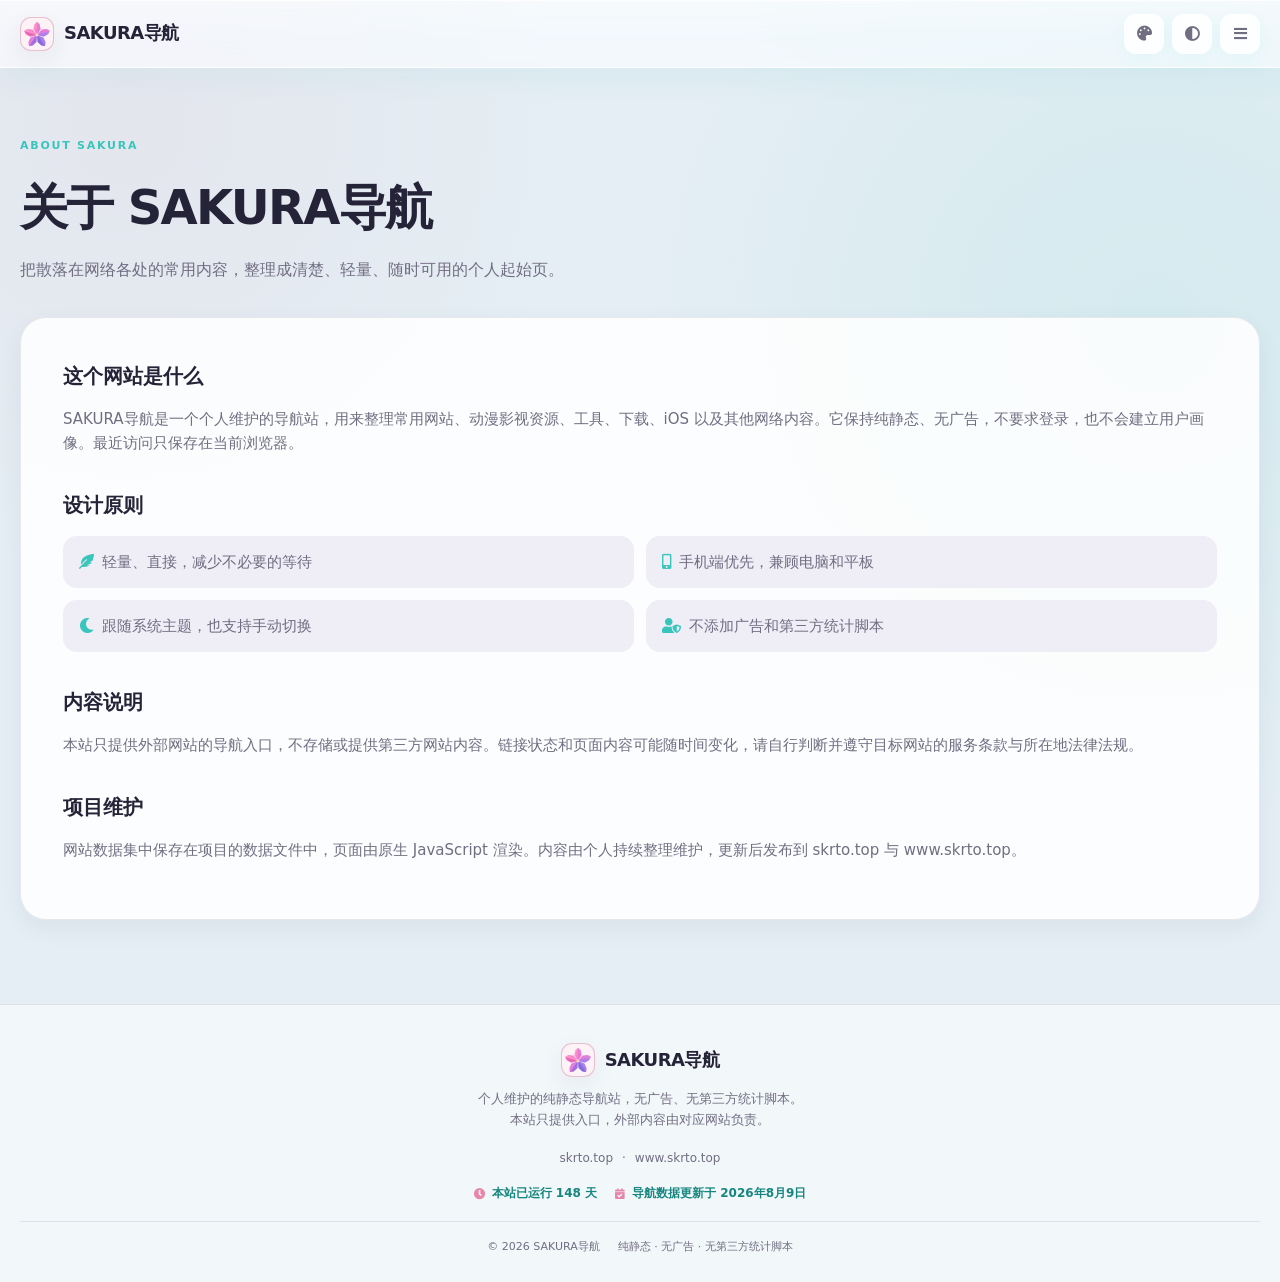
==== commit 03e865d6: "Update light theme background" ====
--- a/about/index.html
+++ b/about/index.html
@@ -5,7 +5,7 @@
   <meta name="viewport" content="width=device-width, initial-scale=1">
   <meta name="referrer" content="strict-origin-when-cross-origin">
   <meta name="color-scheme" content="light dark">
-  <meta name="theme-color" content="#f6f5fa">
+  <meta name="theme-color" content="#e4eef4">
   <title>关于｜SAKURA导航</title>
   <meta name="description" content="了解 SAKURA导航：一个个人维护的轻量网址导航与网络内容收藏站。">
   <meta name="keywords" content="SAKURA导航,关于本站,个人导航">
--- a/assets/css/sakura.css
+++ b/assets/css/sakura.css
@@ -1,6 +1,6 @@
 :root {
   color-scheme: light;
-  --bg: #f6f5fa;
+  --bg: #e4eef4;
   --surface: rgba(255, 255, 255, 0.86);
   --surface-solid: #ffffff;
   --surface-soft: #efedf6;
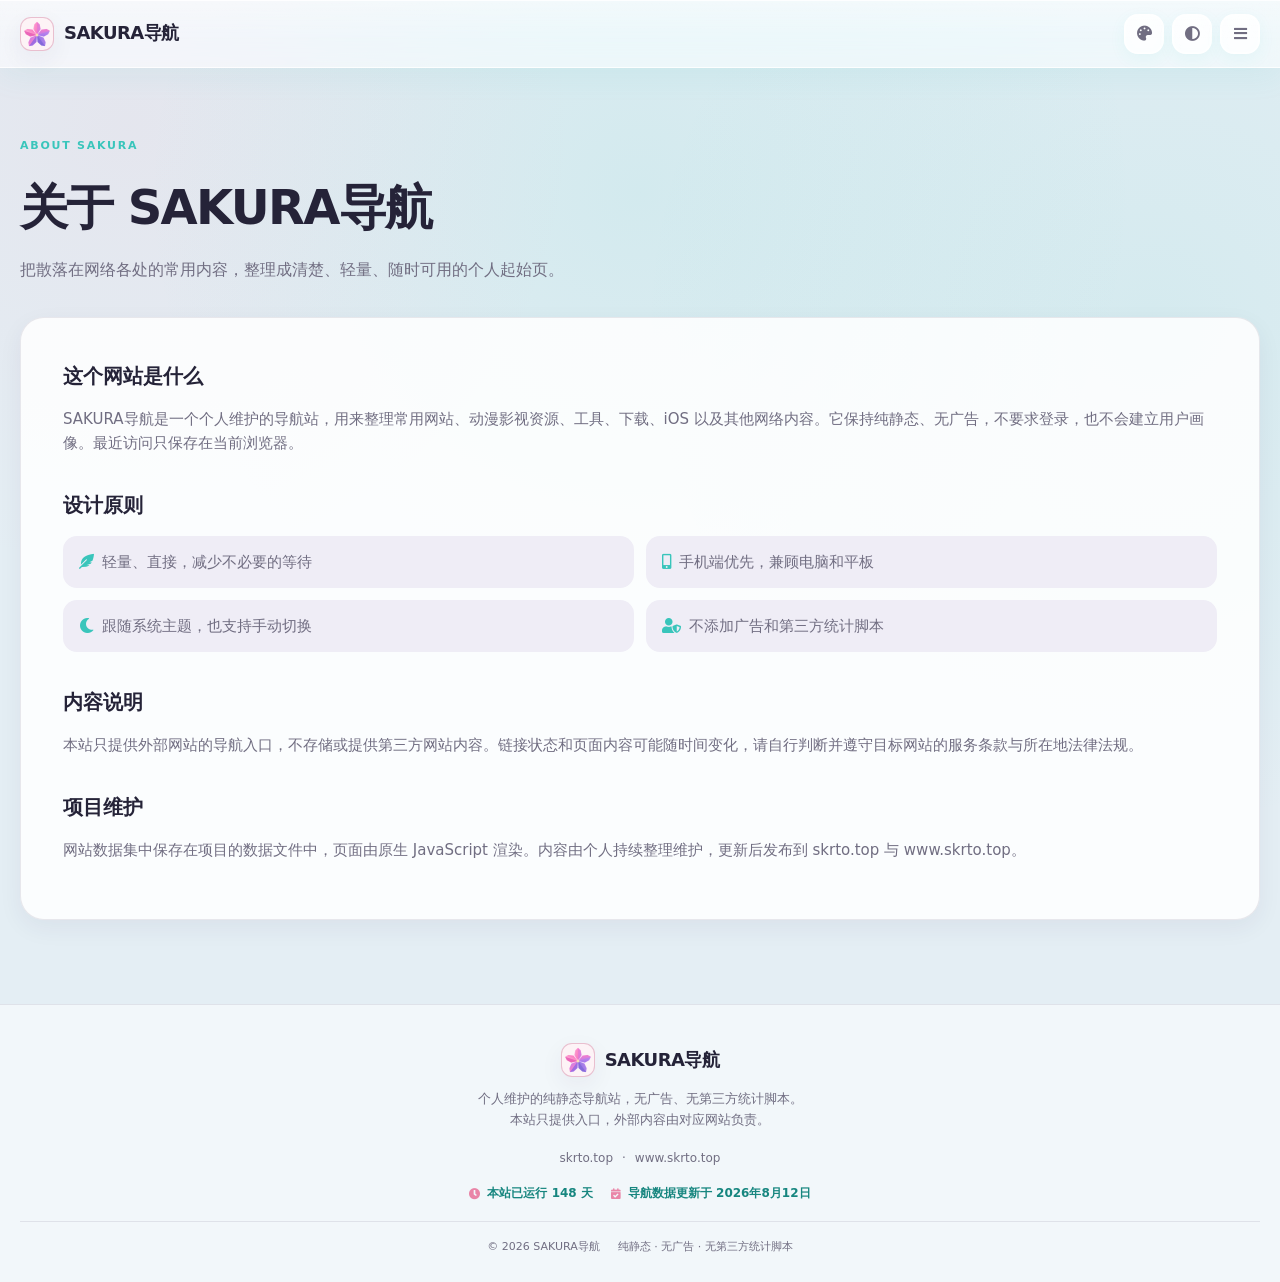
==== commit 1fedcd1e: "Add anonymous visitor analytics" ====
--- a/about/index.html
+++ b/about/index.html
@@ -119,5 +119,6 @@
   <script src="../assets/js/sakura-core.js" defer></script>
   <script src="../assets/js/app-guard.js" defer></script>
   <script src="../assets/js/sakura-app.js" defer></script>
+  <script src="../assets/js/analytics.js" defer></script>
 </body>
 </html>
--- a/assets/css/sakura.css
+++ b/assets/css/sakura.css
@@ -32,6 +32,10 @@
   --radius-sm: 12px;
   --radius-md: 18px;
   --radius-lg: 26px;
+  --apple-corner-card: 24px;
+  --apple-corner-panel: 24px;
+  --apple-corner-control: 14px;
+  --apple-corner-icon: 18px;
   --header-height: 68px;
   --content-width: 1240px;
 }
@@ -177,6 +181,7 @@
   margin: 0;
   color: var(--text);
   background:
+    radial-gradient(circle at 50% 12rem, color-mix(in srgb, var(--primary) 10%, transparent), transparent 31rem),
     radial-gradient(circle at 10% 10%, rgba(233, 133, 167, 0.08), transparent 28rem),
     radial-gradient(circle at 90% 25%, color-mix(in srgb, var(--primary) 9%, transparent), transparent 32rem),
     var(--bg);
@@ -313,10 +318,10 @@
   padding: 12px;
   visibility: hidden;
   border: 1px solid var(--glass-border);
-  border-radius: 16px;
+  border-radius: var(--apple-corner-panel);
   background:
     linear-gradient(180deg, color-mix(in srgb, var(--glass-highlight) 28%, transparent), transparent 56%),
-    var(--glass-bg-strong);
+    color-mix(in srgb, var(--surface-solid) 94%, var(--glass-bg-strong));
   box-shadow: var(--glass-shadow);
   backdrop-filter: blur(20px) saturate(150%);
   -webkit-backdrop-filter: blur(20px) saturate(150%);
@@ -337,8 +342,9 @@
   align-items: center;
   gap: 7px;
   padding: 8px 12px;
-  border-radius: 11px;
+  border-radius: var(--apple-corner-control);
   color: var(--muted);
+  background: color-mix(in srgb, var(--surface-solid) 90%, var(--glass-bg-strong));
   font-size: 14px;
   font-weight: 650;
   transition: color 0.2s ease, background-color 0.2s ease;
@@ -347,7 +353,7 @@
 .nav-link:hover,
 .nav-link[aria-current="page"] {
   color: var(--primary-strong);
-  background: color-mix(in srgb, var(--primary) 10%, transparent);
+  background: color-mix(in srgb, var(--primary) 16%, var(--surface-solid));
 }
 
 .header-actions {
@@ -371,7 +377,7 @@
   gap: 7px;
   padding: 12px;
   border: 1px solid var(--glass-border);
-  border-radius: 18px;
+  border-radius: var(--apple-corner-panel);
   background:
     linear-gradient(180deg, color-mix(in srgb, var(--glass-highlight) 30%, transparent), transparent 54%),
     var(--glass-bg-strong);
@@ -392,7 +398,7 @@
   gap: 8px;
   padding: 8px 9px;
   border: 1px solid transparent;
-  border-radius: 13px;
+  border-radius: var(--apple-corner-control);
   color: var(--muted);
   background: color-mix(in srgb, var(--surface-solid) 62%, transparent);
   cursor: pointer;
@@ -438,12 +444,12 @@
   padding: 0;
   place-items: center;
   border: 1px solid var(--glass-border);
-  border-radius: 12px;
+  border-radius: var(--apple-corner-control);
   color: var(--muted);
   background:
     linear-gradient(180deg, color-mix(in srgb, var(--glass-highlight) 30%, transparent), transparent 62%),
     var(--glass-bg-strong);
-  box-shadow: inset 0 1px 0 color-mix(in srgb, var(--glass-highlight) 72%, transparent), 0 5px 16px color-mix(in srgb, var(--primary) 7%, transparent);
+  box-shadow: inset 0 0 0 1px color-mix(in srgb, var(--glass-highlight) 48%, transparent), 0 5px 16px color-mix(in srgb, var(--primary) 7%, transparent);
   backdrop-filter: blur(12px) saturate(140%);
   -webkit-backdrop-filter: blur(12px) saturate(140%);
   transition: color 0.2s ease, border-color 0.2s ease, background-color 0.2s ease, box-shadow 0.2s ease, transform 0.2s ease;
@@ -455,7 +461,7 @@
   background:
     linear-gradient(180deg, color-mix(in srgb, var(--glass-highlight) 48%, transparent), transparent 60%),
     color-mix(in srgb, var(--primary) 10%, var(--glass-bg-strong));
-  box-shadow: inset 0 1px 0 var(--glass-highlight), 0 7px 20px color-mix(in srgb, var(--primary) 13%, transparent);
+  box-shadow: inset 0 0 0 1px color-mix(in srgb, var(--glass-highlight) 62%, transparent), 0 7px 20px color-mix(in srgb, var(--primary) 13%, transparent);
   transform: translateY(-1px);
 }
 
@@ -467,20 +473,6 @@
   position: relative;
   overflow: hidden;
   padding: 70px 0 48px;
-}
-
-.hero::before {
-  position: absolute;
-  z-index: -1;
-  top: -90px;
-  left: 50%;
-  width: min(940px, 90vw);
-  height: 430px;
-  border-radius: 50%;
-  background: radial-gradient(circle, color-mix(in srgb, var(--primary) 13%, transparent), transparent 68%);
-  content: "";
-  transform: translateX(-50%);
-  pointer-events: none;
 }
 
 .hero-copy {
@@ -684,23 +676,35 @@
   box-shadow: inset 0 1px 0 color-mix(in srgb, var(--glass-highlight) 78%, transparent), 0 8px 22px color-mix(in srgb, var(--primary) 23%, transparent);
 }
 
+.filter-chip-count,
+.group-count {
+  display: inline-flex;
+  flex: 0 0 auto;
+  min-width: 22px;
+  height: 22px;
+  align-items: center;
+  justify-content: center;
+  padding: 0 6px;
+  border: 1px solid color-mix(in srgb, var(--text) 6%, transparent);
+  border-radius: 999px;
+  color: color-mix(in srgb, var(--text) 58%, var(--muted));
+  background: color-mix(in srgb, var(--text) 5%, var(--surface-solid));
+  font-size: 10.5px;
+  font-weight: 700;
+  font-variant-numeric: tabular-nums;
+  font-feature-settings: "tnum" 1;
+  line-height: 1;
+  vertical-align: middle;
+}
+
 .filter-chip-count {
-  display: inline-grid;
-  min-width: 19px;
-  height: 19px;
-  margin-left: 5px;
-  padding-inline: 5px;
-  place-items: center;
-  border-radius: 999px;
-  color: var(--muted);
-  background: var(--surface-soft);
-  font-size: 9px;
-  line-height: 1;
+  margin-left: 6px;
 }
 
 .filter-chip.is-active .filter-chip-count,
 .filter-chip[aria-pressed="true"] .filter-chip-count {
   color: var(--accent-foreground);
+  border-color: color-mix(in srgb, var(--primary) 20%, transparent);
   background: color-mix(in srgb, var(--surface-solid) 22%, transparent);
 }
 
@@ -1002,7 +1006,7 @@
   width: 48px;
   height: 48px;
   border: 1px solid color-mix(in srgb, var(--primary) 30%, var(--line));
-  border-radius: 15px;
+  border-radius: var(--apple-corner-icon);
   font-size: 20px;
 }
 
@@ -1045,7 +1049,7 @@
   padding: 22px 28px;
   overflow: hidden;
   border: 1px solid color-mix(in srgb, var(--primary) 34%, var(--line));
-  border-radius: var(--radius-lg);
+  border-radius: var(--apple-corner-panel);
   color: var(--text);
   background:
     radial-gradient(circle at 18% 20%, color-mix(in srgb, var(--pink) 20%, transparent), transparent 34%),
@@ -1068,7 +1072,7 @@
 .hidden-world-welcome-icon {
   width: 52px;
   height: 52px;
-  border-radius: 17px;
+  border-radius: var(--apple-corner-icon);
   font-size: 23px;
 }
 
@@ -1097,7 +1101,7 @@
   gap: 8px;
   padding: 28px;
   border: 1px dashed color-mix(in srgb, var(--primary) 24%, var(--line));
-  border-radius: var(--radius-lg);
+  border-radius: var(--apple-corner-panel);
   color: var(--muted);
   background: color-mix(in srgb, var(--primary) 4%, var(--surface));
   text-align: center;
@@ -1210,12 +1214,10 @@
 }
 
 .group-count {
-  padding: 3px 8px;
-  border-radius: 999px;
-  color: var(--muted);
-  background: var(--surface-soft);
+  min-width: 24px;
+  margin-left: -4px;
+  padding-inline: 7px;
   font-size: 11px;
-  font-weight: 700;
 }
 
 .site-grid {
@@ -1238,7 +1240,7 @@
   padding: 16px;
   overflow: hidden;
   border: 1px solid var(--line);
-  border-radius: var(--radius-md);
+  border-radius: var(--apple-corner-card);
   background: var(--surface);
   box-shadow: 0 1px 0 color-mix(in srgb, #fff 45%, transparent);
   transition: border-color 0.22s ease, box-shadow 0.22s ease;
@@ -1303,7 +1305,7 @@
   background:
     linear-gradient(180deg, color-mix(in srgb, var(--glass-highlight) 42%, transparent), transparent 62%),
     color-mix(in srgb, var(--primary) 13%, var(--glass-bg-strong));
-  box-shadow: inset 0 1px 0 color-mix(in srgb, var(--glass-highlight) 76%, transparent), inset 0 -1px 0 color-mix(in srgb, var(--primary) 8%, transparent), 0 4px 12px color-mix(in srgb, var(--primary) 11%, transparent);
+  box-shadow: inset 0 1px 0 color-mix(in srgb, var(--glass-highlight) 76%, transparent), inset 0 -1px 0 color-mix(in srgb, var(--primary) 8%, transparent), 0 0 9px color-mix(in srgb, var(--primary) 7%, transparent);
   font-size: 12px;
   font-weight: 780;
   line-height: 1.2;
@@ -1320,7 +1322,7 @@
   background:
     linear-gradient(180deg, color-mix(in srgb, var(--glass-highlight) 34%, transparent), transparent 58%),
     linear-gradient(135deg, var(--primary-fill-strong), var(--primary));
-  box-shadow: inset 0 1px 0 color-mix(in srgb, var(--glass-highlight) 78%, transparent), 0 7px 18px color-mix(in srgb, var(--primary) 24%, transparent);
+  box-shadow: inset 0 1px 0 color-mix(in srgb, var(--glass-highlight) 78%, transparent), 0 0 13px color-mix(in srgb, var(--primary) 16%, transparent);
   outline: none;
   transform: translateY(-1px);
 }
@@ -1340,7 +1342,7 @@
   height: 64px;
   place-items: center;
   border: 1px solid var(--category-icon-border);
-  border-radius: 18px;
+  border-radius: var(--apple-corner-icon);
   color: var(--category-icon-color);
   background: var(--category-icon-bg);
   box-shadow: var(--category-icon-shadow);
@@ -1441,7 +1443,7 @@
   display: none;
   padding: 46px 20px;
   border: 1px dashed color-mix(in srgb, var(--primary) 35%, var(--line));
-  border-radius: var(--radius-lg);
+  border-radius: var(--apple-corner-panel);
   color: var(--muted);
   background: color-mix(in srgb, var(--primary) 5%, var(--surface));
   text-align: center;
@@ -1528,7 +1530,7 @@
 
 .prose-card {
   border: 1px solid var(--line);
-  border-radius: var(--radius-lg);
+  border-radius: var(--apple-corner-panel);
   background: var(--surface);
   box-shadow: var(--shadow-sm);
 }
@@ -1561,7 +1563,7 @@
 
 .feature-list li {
   padding: 14px 16px;
-  border-radius: 14px;
+  border-radius: var(--apple-corner-control);
   background: var(--surface-soft);
 }
 
@@ -1578,7 +1580,7 @@
   gap: 8px;
   padding: 10px 17px;
   border: 1px solid transparent;
-  border-radius: 12px;
+  border-radius: var(--apple-corner-control);
   font-weight: 750;
   transition: background-color 0.2s ease, border-color 0.2s ease, color 0.2s ease, transform 0.2s ease;
 }
@@ -1794,6 +1796,10 @@
 
 @media (max-width: 768px) {
   :root {
+    --apple-corner-card: 22px;
+    --apple-corner-panel: 22px;
+    --apple-corner-control: 13px;
+    --apple-corner-icon: 17px;
     --header-height: 62px;
   }
 
@@ -1876,7 +1882,7 @@
   .hidden-world-title-icon {
     width: 42px;
     height: 42px;
-    border-radius: 13px;
+    border-radius: var(--apple-corner-control);
     font-size: 18px;
   }
 
@@ -1899,13 +1905,13 @@
     min-height: 92px;
     gap: 11px;
     padding: 18px 16px;
-    border-radius: 22px;
+    border-radius: var(--apple-corner-panel);
   }
 
   .hidden-world-welcome-icon {
     width: 44px;
     height: 44px;
-    border-radius: 14px;
+    border-radius: var(--apple-corner-control);
     font-size: 19px;
   }
 
@@ -2127,7 +2133,7 @@
     flex-basis: 60px;
     width: 60px;
     height: 60px;
-    border-radius: 17px;
+    border-radius: var(--apple-corner-icon);
   }
 
   .site-icon i {
@@ -2178,6 +2184,30 @@
   }
 }
 
+/* Apple-style continuous corners with stable rounded fallbacks. Pills stay fully round. */
+@supports (corner-shape: squircle) {
+  .brand-mark,
+  .site-nav,
+  .nav-link,
+  .color-theme-panel,
+  .color-theme-option,
+  .icon-button,
+  .access-notice,
+  .hidden-world-title-icon,
+  .hidden-world-welcome,
+  .hidden-world-welcome-icon,
+  .hidden-world-empty,
+  .app-fallback,
+  .site-card-link,
+  .site-icon,
+  .empty-state,
+  .prose-card,
+  .feature-list li,
+  .button {
+    corner-shape: squircle;
+  }
+}
+
 @media (min-width: 768px) and (max-width: 1199px) {
   .search-input {
     height: 58px;
@@ -2245,6 +2275,96 @@
     width: 36px;
     height: 36px;
   }
+}
+
+/* iOS-style segmented controls: one glass indicator slides beneath stable labels. */
+.view-switcher,
+.category-bar {
+  position: relative;
+  isolation: isolate;
+  background:
+    linear-gradient(180deg, color-mix(in srgb, var(--glass-highlight) 34%, transparent), transparent 62%),
+    color-mix(in srgb, var(--surface-solid) 38%, var(--glass-bg));
+  box-shadow: inset 0 0 0 1px color-mix(in srgb, var(--glass-highlight) 48%, transparent);
+}
+
+.view-switcher {
+  --segmented-indicator-inset: 4px;
+}
+
+.category-bar {
+  --segmented-indicator-inset: 5px;
+}
+
+.segmented-indicator {
+  position: absolute;
+  z-index: 0;
+  top: var(--segmented-indicator-inset);
+  bottom: var(--segmented-indicator-inset);
+  left: 0;
+  width: var(--segmented-indicator-width, 0px);
+  border: 1px solid color-mix(in srgb, var(--primary) 22%, var(--glass-border));
+  border-radius: 999px;
+  background:
+    linear-gradient(180deg, color-mix(in srgb, var(--glass-highlight) 42%, transparent), transparent 62%),
+    color-mix(in srgb, var(--primary) 13%, var(--glass-bg-strong));
+  box-shadow:
+    inset 0 1px 0 color-mix(in srgb, var(--glass-highlight) 76%, transparent),
+    inset 0 -1px 0 color-mix(in srgb, var(--primary) 8%, transparent),
+    0 0 9px color-mix(in srgb, var(--primary) 7%, transparent);
+  opacity: 0;
+  pointer-events: none;
+  transform: translate3d(var(--segmented-indicator-x, 0px), 0, 0);
+  transition:
+    width 240ms cubic-bezier(0.22, 0.72, 0.22, 1),
+    transform 240ms cubic-bezier(0.22, 0.72, 0.22, 1),
+    opacity 120ms ease;
+}
+
+.has-segmented-indicator > .segmented-indicator {
+  opacity: 1;
+}
+
+.segmented-indicator.is-snapping {
+  transition: none;
+}
+
+.view-switcher .filter-chip,
+.category-bar .filter-chip {
+  position: relative;
+  z-index: 1;
+  border-color: transparent;
+  color: color-mix(in srgb, var(--text) 76%, var(--muted));
+  background: transparent;
+  box-shadow: none;
+}
+
+.view-switcher .filter-chip:hover,
+.category-bar .filter-chip:hover {
+  border-color: transparent;
+  color: var(--primary-strong);
+  background: color-mix(in srgb, var(--primary) 7%, transparent);
+  box-shadow: none;
+}
+
+.view-switcher .filter-chip.is-active,
+.view-switcher .filter-chip[aria-pressed="true"],
+.category-bar .filter-chip.is-active,
+.category-bar .filter-chip[aria-pressed="true"] {
+  border-color: transparent;
+  color: var(--primary-strong);
+  background: transparent;
+  box-shadow: none;
+  transform: none;
+}
+
+.view-switcher .filter-chip.is-active .filter-chip-count,
+.view-switcher .filter-chip[aria-pressed="true"] .filter-chip-count,
+.category-bar .filter-chip.is-active .filter-chip-count,
+.category-bar .filter-chip[aria-pressed="true"] .filter-chip-count {
+  color: var(--primary-strong);
+  border-color: color-mix(in srgb, var(--primary) 14%, transparent);
+  background: color-mix(in srgb, var(--surface-solid) 18%, transparent);
 }
 
 @supports not ((backdrop-filter: blur(1px)) or (-webkit-backdrop-filter: blur(1px))) {
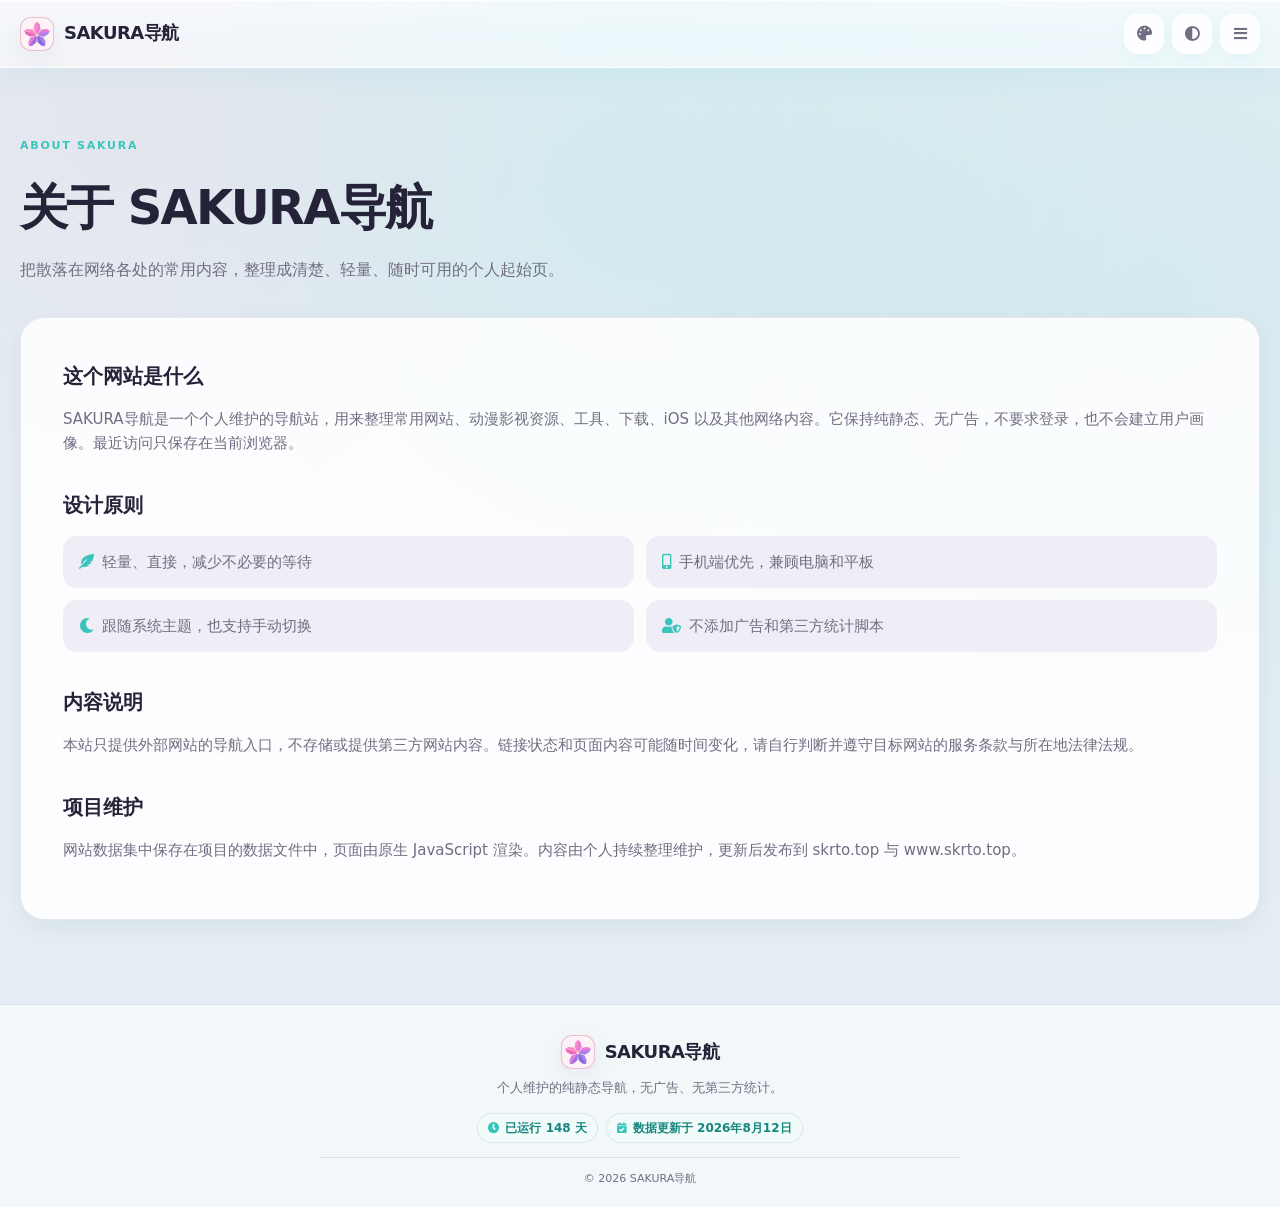
==== commit 37be5eff: "Simplify public page footer" ====
--- a/about/index.html
+++ b/about/index.html
@@ -46,6 +46,7 @@
       </a>
       <nav class="site-nav" id="primary-navigation" data-site-nav aria-label="主要导航">
         <a class="nav-link" href="../"><i class="fas fa-home" aria-hidden="true"></i>首页</a>
+        <a class="nav-link" href="../?view=history"><i class="fas fa-history" aria-hidden="true"></i>最近访问</a>
         <a class="nav-link" href="./" aria-current="page"><i class="fas fa-book-open" aria-hidden="true"></i>关于</a>
       </nav>
       <div class="header-actions">
@@ -97,19 +98,14 @@
     <div class="container footer-compact">
       <div class="footer-brand">
         <a class="brand" href="../"><span class="brand-mark" aria-hidden="true"><img src="../assets/images/icons/sakura-icon.png" alt="" width="28" height="28"></span><span>SAKURA导航</span></a>
-        <p>个人维护的纯静态导航站，无广告、无第三方统计脚本。<br>本站只提供入口，外部内容由对应网站负责。</p>
+        <p>个人维护的纯静态导航，无广告、无第三方统计。</p>
       </div>
-      <nav class="footer-project-links" aria-label="项目链接">
-        <a href="https://skrto.top">skrto.top</a><span aria-hidden="true">·</span>
-        <a href="https://www.skrto.top">www.skrto.top</a>
-      </nav>
       <div class="site-status" aria-label="网站维护状态">
-        <p class="site-runtime"><i class="fas fa-clock" aria-hidden="true"></i><span data-runtime-days>本站已运行 1 天</span></p>
-        <p class="site-runtime" data-data-updated hidden><i class="fas fa-calendar-check" aria-hidden="true"></i><span data-data-updated-value></span></p>
+        <p class="site-runtime"><i class="fas fa-clock" aria-hidden="true"></i><span data-runtime-days>已运行 1 天</span></p>
+        <p class="site-runtime" data-data-updated hidden><i class="fas fa-calendar-check" aria-hidden="true"></i><span data-data-updated-value>数据更新中</span></p>
       </div>
       <div class="footer-bottom">
         <span>© <span data-current-year></span> SAKURA导航</span>
-        <span>纯静态 · 无广告 · 无第三方统计脚本</span>
       </div>
     </div>
   </footer>
--- a/assets/css/sakura.css
+++ b/assets/css/sakura.css
@@ -173,6 +173,8 @@
 html {
   scroll-behavior: smooth;
   scroll-padding-top: calc(var(--header-height) + 20px);
+  -webkit-text-size-adjust: 100%;
+  text-size-adjust: 100%;
 }
 
 body {
@@ -472,7 +474,7 @@
 .hero {
   position: relative;
   overflow: hidden;
-  padding: 70px 0 48px;
+  padding: 70px 0 14px;
 }
 
 .hero-copy {
@@ -513,7 +515,7 @@
 }
 
 .search-wrap {
-  max-width: 820px;
+  max-width: 1040px;
   margin: 34px auto 0;
 }
 
@@ -534,12 +536,13 @@
 
 .search-input {
   width: 100%;
-  height: 62px;
+  height: 56px;
   padding: 0 126px 0 52px;
-  border: 1px solid var(--line);
+  border: 1px solid var(--glass-border);
   border-radius: 999px;
   background: var(--surface-solid);
-  box-shadow: var(--shadow-md);
+  background: color-mix(in srgb, var(--surface-solid) 58%, var(--glass-bg));
+  box-shadow: inset 0 0 0 1px color-mix(in srgb, var(--glass-highlight) 42%, transparent);
   font-size: 16px;
   appearance: none;
 }
@@ -555,7 +558,7 @@
 .search-input:focus {
   border-color: color-mix(in srgb, var(--primary) 55%, var(--line));
   outline: none;
-  box-shadow: var(--shadow-md), 0 0 0 4px color-mix(in srgb, var(--primary) 12%, transparent);
+  box-shadow: inset 0 0 0 1px color-mix(in srgb, var(--glass-highlight) 52%, transparent), 0 0 0 4px color-mix(in srgb, var(--primary) 10%, transparent);
 }
 
 .search-shortcut {
@@ -595,21 +598,19 @@
   background: var(--primary);
 }
 
-.search-meta {
-  display: flex;
-  justify-content: space-between;
-  gap: 16px;
-  padding: 10px 4px 0;
-  color: var(--muted);
-  font-size: 12px;
-}
-
 .search-result {
   color: var(--primary-strong);
   font-weight: 700;
 }
 
-.view-switcher,
+.category-summary {
+  min-height: 18px;
+  margin: 7px auto 24px;
+  color: var(--muted);
+  font-size: 12px;
+  text-align: center;
+}
+
 .category-bar {
   display: flex;
   align-items: center;
@@ -624,25 +625,6 @@
 
 .category-bar::-webkit-scrollbar {
   display: none;
-}
-
-.view-switcher {
-  justify-content: flex-start;
-  width: fit-content;
-  max-width: 100%;
-  gap: 3px;
-  margin: 24px auto 0;
-  overflow: hidden;
-  padding: 4px;
-  border: 1px solid var(--glass-border);
-  border-radius: 999px;
-  background:
-    linear-gradient(180deg, color-mix(in srgb, var(--glass-highlight) 32%, transparent), transparent 60%),
-    var(--glass-bg);
-  box-shadow: var(--glass-shadow);
-  backdrop-filter: blur(18px) saturate(150%);
-  -webkit-backdrop-filter: blur(18px) saturate(150%);
-  overscroll-behavior-inline: contain;
 }
 
 .filter-chip {
@@ -708,35 +690,8 @@
   background: color-mix(in srgb, var(--surface-solid) 22%, transparent);
 }
 
-.view-switcher .filter-chip {
-  min-height: 36px;
-  padding: 6px 13px;
-  border: 1px solid transparent;
-  background: color-mix(in srgb, var(--glass-bg-strong) 42%, transparent);
-  box-shadow: inset 0 1px 0 color-mix(in srgb, var(--glass-highlight) 38%, transparent);
-  white-space: nowrap;
-  transform: none;
-}
-
-.view-switcher .filter-chip:hover {
-  border-color: color-mix(in srgb, var(--glass-border) 74%, transparent);
-  background: color-mix(in srgb, var(--glass-bg-strong) 72%, transparent);
-  transform: none;
-}
-
-.view-switcher .filter-chip.is-active,
-.view-switcher .filter-chip[aria-pressed="true"] {
-  border-color: color-mix(in srgb, var(--glass-highlight) 42%, var(--primary));
-  color: var(--accent-foreground);
-  background:
-    linear-gradient(180deg, color-mix(in srgb, var(--glass-highlight) 34%, transparent), transparent 58%),
-    linear-gradient(135deg, color-mix(in srgb, var(--primary-fill-strong) 88%, transparent), color-mix(in srgb, var(--primary) 78%, transparent));
-  box-shadow: inset 0 1px 0 color-mix(in srgb, var(--glass-highlight) 76%, transparent), 0 5px 15px color-mix(in srgb, var(--primary) 20%, transparent);
-  transform: none;
-}
-
 .content-section {
-  padding: 18px 0 76px;
+  padding: 0 0 76px;
 }
 
 .content-heading {
@@ -773,42 +728,12 @@
   border: 0;
 }
 
-.content-actions {
-  display: flex;
-  align-items: center;
-  justify-content: flex-end;
-  gap: 12px;
-}
-
-.clear-history-button {
-  display: inline-flex;
-  min-height: 34px;
-  align-items: center;
-  gap: 6px;
-  padding: 6px 10px;
-  border: 1px solid var(--line);
-  border-radius: 10px;
-  color: var(--muted);
-  background: var(--surface);
-  font-size: 11px;
-  font-weight: 700;
-}
-
-.clear-history-button[hidden] {
-  display: none;
-}
-
-.clear-history-button:hover {
-  border-color: color-mix(in srgb, var(--danger) 30%, var(--line));
-  color: var(--danger);
-}
-
 .category-shell {
   position: sticky;
   z-index: 20;
   top: var(--header-height);
-  margin-bottom: 34px;
-  padding: 10px 0;
+  margin-bottom: 0;
+  padding: 6px 0 0;
   border-block: 0;
   background: transparent;
   backdrop-filter: none;
@@ -818,19 +743,18 @@
   display: flex;
   align-items: center;
   justify-content: center;
-  width: fit-content;
+  width: min(100%, 1040px);
   max-width: 100%;
   margin-inline: auto;
-  gap: 8px;
 }
 
 .category-bar {
   justify-content: flex-start;
-  width: fit-content;
+  width: 100%;
   min-width: 0;
   max-width: 100%;
   gap: 4px;
-  padding: 5px;
+  padding: 2px;
   border: 1px solid var(--glass-border);
   border-radius: 999px;
   background:
@@ -848,9 +772,22 @@
   border: 1px solid transparent;
   background: color-mix(in srgb, var(--glass-bg-strong) 38%, transparent);
   box-shadow: inset 0 1px 0 color-mix(in srgb, var(--glass-highlight) 34%, transparent);
-  font-size: 12px;
+  font-size: 14px;
+  font-weight: 720;
   white-space: nowrap;
   transform: none;
+}
+
+@media (min-width: 1024px) {
+  .category-bar {
+    overflow-x: hidden;
+  }
+
+  .category-bar .filter-chip {
+    flex: 1 1 0;
+    min-width: 0;
+    padding-inline: 6px;
+  }
 }
 
 .category-bar .filter-chip:hover {
@@ -869,43 +806,6 @@
   box-shadow: inset 0 1px 0 color-mix(in srgb, var(--glass-highlight) 76%, transparent), 0 6px 18px color-mix(in srgb, var(--primary) 27%, transparent);
   font-weight: 780;
   transform: none;
-}
-
-.category-scroll-button {
-  display: none;
-  flex: 0 0 36px;
-  width: 36px;
-  height: 36px;
-  place-items: center;
-  border: 1px solid var(--glass-border);
-  border-radius: 50%;
-  color: var(--primary-strong);
-  background:
-    linear-gradient(180deg, color-mix(in srgb, var(--glass-highlight) 28%, transparent), transparent 62%),
-    var(--glass-bg-strong);
-  box-shadow: var(--glass-shadow);
-  backdrop-filter: blur(12px) saturate(140%);
-  -webkit-backdrop-filter: blur(12px) saturate(140%);
-  font-size: 12px;
-  transition: color 0.2s ease, border-color 0.2s ease, background-color 0.2s ease;
-}
-
-.category-scroll-button:hover {
-  border-color: color-mix(in srgb, var(--primary) 28%, var(--line));
-  color: var(--primary);
-  background:
-    linear-gradient(180deg, color-mix(in srgb, var(--glass-highlight) 44%, transparent), transparent 60%),
-    color-mix(in srgb, var(--primary) 10%, var(--glass-bg-strong));
-}
-
-.category-scroll-button[hidden] {
-  display: none;
-}
-
-@media (hover: hover) and (pointer: fine) {
-  .category-scroll-button:not([hidden]) {
-    display: grid;
-  }
 }
 
 .access-notice {
@@ -956,6 +856,53 @@
   flex: 1;
 }
 
+.access-notice--compact {
+  width: min(100%, 1040px);
+  max-width: 1040px;
+  align-items: flex-start;
+  margin-bottom: 10px;
+  padding: 9px 14px;
+  font-size: 13px;
+  line-height: 1.5;
+  text-align: left;
+}
+
+.access-notice--compact .access-notice-icon {
+  margin-top: 0.25em;
+}
+
+.access-notice--compact .access-notice-copy {
+  gap: 3px;
+}
+
+.access-notice-item {
+  display: block;
+  min-width: 0;
+}
+
+@media (min-width: 769px) {
+  .access-notice--compact {
+    align-items: center;
+  }
+
+  .access-notice--compact .access-notice-copy {
+    align-items: center;
+    justify-content: center;
+    flex-flow: row wrap;
+    gap: 4px 24px;
+  }
+
+  .access-notice--compact .access-notice-item {
+    white-space: nowrap;
+  }
+}
+
+@media (min-width: 1024px) {
+  .access-notice--compact .access-notice-copy {
+    flex-wrap: nowrap;
+  }
+}
+
 .hidden-world {
   min-height: calc(100vh - var(--header-height) - 190px);
   padding: 28px 0 76px;
@@ -967,7 +914,6 @@
 
 .is-hidden-world .hero-copy,
 .is-hidden-world .search-meta,
-.is-hidden-world .view-switcher,
 .is-hidden-world .content-section {
   display: none;
 }
@@ -1159,6 +1105,15 @@
   transform: translateY(-1px);
 }
 
+.utility-button[hidden] {
+  display: none;
+}
+
+.history-clear-button:hover {
+  border-color: color-mix(in srgb, var(--danger) 30%, var(--line));
+  color: var(--danger);
+}
+
 .utility-status {
   flex: 0 0 100%;
   color: var(--muted);
@@ -1242,7 +1197,7 @@
   border: 1px solid var(--line);
   border-radius: var(--apple-corner-card);
   background: var(--surface);
-  box-shadow: 0 1px 0 color-mix(in srgb, #fff 45%, transparent);
+  box-shadow: none;
   transition: border-color 0.22s ease, box-shadow 0.22s ease;
 }
 
@@ -1257,12 +1212,6 @@
   font-size: 10px;
   font-weight: 900;
   content: "\f35d";
-}
-
-.site-card-link:hover {
-  border-color: color-mix(in srgb, var(--primary) 28%, var(--line));
-  box-shadow: var(--shadow-md);
-  transform: none;
 }
 
 .site-card-link:active {
@@ -1302,10 +1251,12 @@
   border: 1px solid color-mix(in srgb, var(--primary) 22%, var(--glass-border));
   border-radius: 999px;
   color: var(--primary-strong);
-  background:
-    linear-gradient(180deg, color-mix(in srgb, var(--glass-highlight) 42%, transparent), transparent 62%),
-    color-mix(in srgb, var(--primary) 13%, var(--glass-bg-strong));
-  box-shadow: inset 0 1px 0 color-mix(in srgb, var(--glass-highlight) 76%, transparent), inset 0 -1px 0 color-mix(in srgb, var(--primary) 8%, transparent), 0 0 9px color-mix(in srgb, var(--primary) 7%, transparent);
+  background: linear-gradient(
+    135deg,
+    color-mix(in srgb, var(--primary) 10%, var(--glass-bg-strong)),
+    color-mix(in srgb, var(--primary) 16%, var(--glass-bg-strong))
+  );
+  box-shadow: 0 0 9px color-mix(in srgb, var(--primary) 7%, transparent);
   font-size: 12px;
   font-weight: 780;
   line-height: 1.2;
@@ -1315,20 +1266,23 @@
   transition: border-color 0.2s ease, color 0.2s ease, background-color 0.2s ease, box-shadow 0.2s ease, transform 0.2s ease;
 }
 
-.site-card-action:hover,
 .site-card-action:focus-visible {
   border-color: color-mix(in srgb, var(--primary) 58%, var(--line));
   color: var(--accent-foreground);
-  background:
-    linear-gradient(180deg, color-mix(in srgb, var(--glass-highlight) 34%, transparent), transparent 58%),
-    linear-gradient(135deg, var(--primary-fill-strong), var(--primary));
-  box-shadow: inset 0 1px 0 color-mix(in srgb, var(--glass-highlight) 78%, transparent), 0 0 13px color-mix(in srgb, var(--primary) 16%, transparent);
+  background: linear-gradient(135deg, var(--primary-fill-strong), var(--primary));
+  box-shadow: 0 0 0 3px color-mix(in srgb, var(--primary) 18%, transparent), 0 0 13px color-mix(in srgb, var(--primary) 16%, transparent);
   outline: none;
   transform: translateY(-1px);
 }
 
-.site-card-action:focus-visible {
-  box-shadow: 0 0 0 3px color-mix(in srgb, var(--primary) 18%, transparent);
+@media (hover: hover) and (pointer: fine) {
+  .site-card-action:hover {
+    border-color: color-mix(in srgb, var(--primary) 58%, var(--line));
+    color: var(--accent-foreground);
+    background: linear-gradient(135deg, var(--primary-fill-strong), var(--primary));
+    box-shadow: 0 0 13px color-mix(in srgb, var(--primary) 16%, transparent);
+    transform: translateY(-1px);
+  }
 }
 
 .site-card-action:active {
@@ -1346,6 +1300,9 @@
   color: var(--category-icon-color);
   background: var(--category-icon-bg);
   box-shadow: var(--category-icon-shadow);
+  transform: translate3d(0, 0, 0) rotate(0) scale(1);
+  transform-origin: center;
+  transition: transform 280ms cubic-bezier(0.22, 1, 0.36, 1);
 }
 
 .site-icon i {
@@ -1367,8 +1324,8 @@
   display: block;
   overflow: hidden;
   color: var(--text);
-  font-size: 17px;
-  font-weight: 800;
+  font-size: 18px;
+  font-weight: 760;
   line-height: 1.25;
   text-overflow: ellipsis;
   white-space: nowrap;
@@ -1388,12 +1345,24 @@
   min-height: 2.84em;
   margin: 5px 0 0;
   overflow: hidden;
-  color: color-mix(in srgb, var(--text) 72%, var(--muted));
-  font-size: 14px;
-  font-weight: 520;
+  color: color-mix(in srgb, var(--text) 76%, var(--muted));
+  font-size: 15px;
+  font-weight: 480;
   line-height: 1.42;
   -webkit-box-orient: vertical;
   -webkit-line-clamp: 2;
+}
+
+@media (hover: hover) and (pointer: fine) {
+  .site-card-link:hover .site-icon {
+    transform: translate3d(0, -2px, 0) rotate(-4deg) scale(1.07);
+  }
+}
+
+.site-card-link.is-icon-pressed .site-icon,
+.site-card-link:active .site-icon {
+  transform: translate3d(0, -1px, 0) rotate(-4deg) scale(1.07);
+  transition-duration: 120ms;
 }
 
 .site-card-meta {
@@ -1424,12 +1393,6 @@
   line-height: 1.2;
 }
 
-.site-card-date {
-  color: var(--muted);
-  font-size: 9px;
-  font-weight: 650;
-}
-
 .hide-card-categories .site-card-category {
   display: none;
 }
@@ -1477,35 +1440,36 @@
   background: var(--primary);
 }
 
-@keyframes site-card-enter {
-  from {
-    opacity: 0;
-    transform: translateY(8px);
-  }
-  to {
-    opacity: 1;
-    transform: translateY(0);
-  }
+.content-reveal {
+  opacity: 0;
+  transform: translate3d(0, 16px, 0);
+  transition:
+    opacity 620ms cubic-bezier(0.22, 1, 0.36, 1),
+    transform 620ms cubic-bezier(0.22, 1, 0.36, 1);
+  transition-delay: var(--content-reveal-delay, 0ms);
+}
+
+.content-reveal.is-content-revealed {
+  opacity: 1;
+  transform: none;
+}
+
+.content-reveal.is-content-reveal-immediate {
+  transition: none;
 }
 
 @media (min-width: 769px) and (hover: hover) and (pointer: fine) {
-  .site-card {
-    animation: site-card-enter 0.32s ease both;
-  }
-
-  .site-card:nth-child(2),
-  .site-card:nth-child(6) {
-    animation-delay: 0.025s;
-  }
-
-  .site-card:nth-child(3),
-  .site-card:nth-child(7) {
-    animation-delay: 0.05s;
-  }
-
-  .site-card:nth-child(4),
-  .site-card:nth-child(8) {
-    animation-delay: 0.075s;
+  .content-reveal {
+    filter: blur(1.5px);
+    transition:
+      opacity 620ms cubic-bezier(0.22, 1, 0.36, 1),
+      transform 620ms cubic-bezier(0.22, 1, 0.36, 1),
+      filter 620ms cubic-bezier(0.22, 1, 0.36, 1);
+    transition-delay: var(--content-reveal-delay, 0ms);
+  }
+
+  .content-reveal.is-content-revealed {
+    filter: blur(0);
   }
 }
 
@@ -1627,7 +1591,7 @@
 }
 
 .site-footer {
-  padding: 38px 0 26px;
+  padding: 30px 0 20px;
   border-top: 1px solid var(--line);
   background: color-mix(in srgb, var(--surface) 58%, transparent);
 }
@@ -1640,25 +1604,16 @@
   text-align: center;
 }
 
+.footer-compact {
+  max-width: 760px;
+}
+
 .footer-brand p {
   max-width: 520px;
-  margin: 12px 0 0;
+  margin: 9px 0 0;
   color: var(--muted);
   font-size: 13px;
-}
-
-.footer-project-links {
-  display: flex;
-  align-items: center;
-  justify-content: center;
-  gap: 9px;
-  margin-top: 18px;
-  color: var(--muted);
-  font-size: 12px;
-}
-
-.footer-project-links a:hover {
-  color: var(--primary-strong);
+  line-height: 1.6;
 }
 
 .site-status {
@@ -1666,19 +1621,26 @@
   align-items: center;
   justify-content: center;
   flex-wrap: wrap;
-  gap: 6px 18px;
-  margin-top: 16px;
+  gap: 8px;
+  margin-top: 14px;
 }
 
 .site-runtime {
   display: inline-flex;
+  min-height: 30px;
   align-items: center;
   justify-content: center;
-  gap: 7px;
+  gap: 6px;
   margin: 0;
+  padding: 6px 10px;
+  border: 1px solid var(--line);
+  border-radius: 999px;
   color: var(--primary-strong);
+  background: var(--surface-solid);
+  background: color-mix(in srgb, var(--primary) 7%, var(--surface-solid));
   font-size: 12px;
   font-weight: 700;
+  line-height: 1.2;
 }
 
 .site-runtime[hidden] {
@@ -1686,7 +1648,7 @@
 }
 
 .site-runtime i {
-  color: var(--pink);
+  color: var(--primary);
   font-size: 11px;
 }
 
@@ -1694,10 +1656,9 @@
   display: flex;
   flex-wrap: wrap;
   justify-content: center;
-  gap: 6px 18px;
-  width: 100%;
-  margin-top: 18px;
-  padding-top: 16px;
+  width: min(100%, 640px);
+  margin-top: 14px;
+  padding-top: 12px;
   border-top: 1px solid var(--line);
   color: var(--muted);
   font-size: 11px;
@@ -1706,8 +1667,13 @@
 .back-to-top {
   position: fixed;
   z-index: 60;
-  right: 18px;
-  bottom: 18px;
+  right: 16px;
+  bottom: 16px;
+  width: 38px;
+  height: 38px;
+  background: var(--surface-solid);
+  background: color-mix(in srgb, var(--surface-solid) 92%, transparent);
+  box-shadow: inset 0 0 0 1px color-mix(in srgb, var(--glass-highlight) 42%, transparent), 0 4px 14px color-mix(in srgb, var(--primary) 7%, transparent);
   visibility: hidden;
   opacity: 0;
   transform: translateY(10px);
@@ -1742,33 +1708,15 @@
     white-space: nowrap;
   }
 
-  .content-actions {
-    position: absolute;
-    right: 0;
-  }
-
-  .content-section.has-history-action .content-heading {
-    height: 38px;
-    align-items: center;
-    flex-direction: column;
-    margin-bottom: 4px;
-  }
-
-  .content-section.has-history-action .content-actions {
-    position: static;
-    width: 100%;
-    justify-content: center;
-    margin-left: 0;
-  }
 }
 
 @media (min-width: 1200px) {
   .hero {
-    padding-bottom: 38px;
+    padding-bottom: 14px;
   }
 
   .content-section {
-    padding-top: 10px;
+    padding-top: 0;
   }
 
   .content-heading {
@@ -1777,19 +1725,8 @@
     margin: 0;
   }
 
-  .content-actions {
-    position: absolute;
-    top: 0;
-    right: 0;
-  }
-
-  .content-section.has-history-action .content-heading {
-    height: 38px;
-    margin-bottom: 4px;
-  }
-
   .category-shell {
-    margin-bottom: 28px;
+    margin-bottom: 0;
   }
 
 }
@@ -1810,7 +1747,6 @@
   .site-header,
   .site-nav,
   .color-theme-panel,
-  .view-switcher,
   .category-bar {
     backdrop-filter: blur(14px) saturate(135%);
     -webkit-backdrop-filter: blur(14px) saturate(135%);
@@ -1828,7 +1764,7 @@
   }
 
   .hero {
-    padding: 18px 0 12px;
+    padding: 18px 0 8px;
   }
 
   .hero .eyebrow {
@@ -1859,7 +1795,7 @@
   }
 
   .search-input {
-    height: 54px;
+    height: 50px;
     padding: 0 48px 0 46px;
     border-radius: 999px;
     font-size: 14px;
@@ -1932,67 +1868,14 @@
     left: 19px;
   }
 
-  .search-shortcut,
-  .search-meta span:last-child {
+  .search-shortcut {
     display: none;
   }
 
-  .search-meta {
-    justify-content: center;
-    padding: 4px 0 0;
+  .category-summary {
+    margin-top: 6px;
+    margin-bottom: 14px;
     font-size: 11px;
-  }
-
-  .view-switcher {
-    display: grid;
-    width: 100%;
-    grid-template-columns: repeat(3, minmax(0, 1fr));
-    gap: 3px;
-    margin-top: 10px;
-    margin-right: 0;
-    margin-left: 0;
-    overflow: hidden;
-    padding: 4px;
-    border: 1px solid var(--glass-border);
-    border-radius: 999px;
-    background:
-      linear-gradient(180deg, color-mix(in srgb, var(--glass-highlight) 32%, transparent), transparent 60%),
-      var(--glass-bg);
-    box-shadow: var(--glass-shadow);
-    touch-action: pan-y;
-  }
-
-  .view-switcher .filter-chip {
-    width: 100%;
-    min-width: 0;
-    min-height: 34px;
-    justify-content: center;
-    gap: 4px;
-    padding: 5px;
-    border: 1px solid transparent;
-    border-radius: 999px;
-    background: color-mix(in srgb, var(--glass-bg-strong) 42%, transparent);
-    box-shadow: inset 0 1px 0 color-mix(in srgb, var(--glass-highlight) 38%, transparent);
-    font-size: 11px;
-    white-space: nowrap;
-    transform: none;
-    transition: color 0.2s ease, background-color 0.2s ease, box-shadow 0.2s ease;
-  }
-
-  .view-switcher .filter-chip:hover {
-    color: var(--primary-strong);
-    transform: none;
-  }
-
-  .view-switcher .filter-chip.is-active,
-  .view-switcher .filter-chip[aria-pressed="true"] {
-    border-color: color-mix(in srgb, var(--glass-highlight) 42%, var(--primary));
-    color: var(--accent-foreground);
-    background:
-      linear-gradient(180deg, color-mix(in srgb, var(--glass-highlight) 34%, transparent), transparent 58%),
-      linear-gradient(135deg, color-mix(in srgb, var(--primary-fill-strong) 88%, transparent), color-mix(in srgb, var(--primary) 78%, transparent));
-    box-shadow: inset 0 1px 0 color-mix(in srgb, var(--glass-highlight) 76%, transparent), 0 5px 15px color-mix(in srgb, var(--primary) 20%, transparent);
-    transform: none;
   }
 
   .content-section {
@@ -2008,8 +1891,8 @@
   }
 
   .category-shell {
-    margin-bottom: 14px;
-    padding: 5px 0;
+    margin-bottom: 0;
+    padding: 4px 0 0;
     border-block: 0;
     background: transparent;
     backdrop-filter: none;
@@ -2017,22 +1900,12 @@
 
   .category-slider {
     width: 100%;
-    gap: 0;
-  }
-
-  .category-scroll-button {
-    display: none !important;
-  }
-
-  .content-actions {
-    width: auto;
-    margin-left: auto;
   }
 
   .content-section .access-notice {
     margin-bottom: 8px;
     padding: 8px 12px;
-    font-size: 11px;
+    font-size: 12px;
     line-height: 1.55;
   }
 
@@ -2047,7 +1920,7 @@
     gap: 4px;
     overflow-x: auto;
     overflow-y: hidden;
-    padding: 5px;
+    padding: 2px;
     border: 1px solid var(--glass-border);
     border-radius: 999px;
     background:
@@ -2069,7 +1942,7 @@
     color: var(--muted);
     background: color-mix(in srgb, var(--glass-bg-strong) 38%, transparent);
     box-shadow: inset 0 1px 0 color-mix(in srgb, var(--glass-highlight) 34%, transparent);
-    font-size: 12px;
+    font-size: 14px;
     white-space: nowrap;
     scroll-snap-align: center;
     transform: none;
@@ -2122,11 +1995,11 @@
   }
 
   .site-card-title {
-    font-size: 16.5px;
+    font-size: 17px;
   }
 
   .site-card-description {
-    font-size: 13.5px;
+    font-size: 14px;
   }
 
   .site-icon {
@@ -2145,42 +2018,38 @@
   }
 
   .site-footer {
-    padding: 28px 0 calc(22px + env(safe-area-inset-bottom));
+    padding: 24px 0 calc(18px + env(safe-area-inset-bottom));
   }
 
   .footer-brand p {
     max-width: 22rem;
-    margin-top: 10px;
+    margin-top: 8px;
     font-size: 12px;
-    line-height: 1.65;
-  }
-
-  .footer-project-links {
-    flex-wrap: wrap;
-    gap: 4px 7px;
-    margin-top: 14px;
-    font-size: 11px;
+    line-height: 1.6;
   }
 
   .site-status {
-    margin-top: 12px;
+    gap: 6px;
+    margin-top: 11px;
   }
 
   .site-runtime {
+    min-height: 29px;
+    padding: 6px 9px;
     font-size: 11px;
   }
 
   .footer-bottom {
     align-items: center;
     flex-direction: column;
-    gap: 3px;
-    margin-top: 14px;
-    padding-top: 13px;
+    margin-top: 12px;
+    padding-top: 11px;
     text-align: center;
   }
 
   .back-to-top {
-    bottom: calc(18px + env(safe-area-inset-bottom));
+    right: 14px;
+    bottom: calc(14px + env(safe-area-inset-bottom));
   }
 }
 
@@ -2210,7 +2079,7 @@
 
 @media (min-width: 768px) and (max-width: 1199px) {
   .search-input {
-    height: 58px;
+    height: 54px;
   }
 }
 
@@ -2277,8 +2146,7 @@
   }
 }
 
-/* iOS-style segmented controls: one glass indicator slides beneath stable labels. */
-.view-switcher,
+/* iOS-style category control: one flat theme indicator slides beneath stable labels. */
 .category-bar {
   position: relative;
   isolation: isolate;
@@ -2288,12 +2156,8 @@
   box-shadow: inset 0 0 0 1px color-mix(in srgb, var(--glass-highlight) 48%, transparent);
 }
 
-.view-switcher {
-  --segmented-indicator-inset: 4px;
-}
-
 .category-bar {
-  --segmented-indicator-inset: 5px;
+  --segmented-indicator-inset: 3px;
 }
 
 .segmented-indicator {
@@ -2303,15 +2167,10 @@
   bottom: var(--segmented-indicator-inset);
   left: 0;
   width: var(--segmented-indicator-width, 0px);
-  border: 1px solid color-mix(in srgb, var(--primary) 22%, var(--glass-border));
+  border: 1px solid color-mix(in srgb, var(--primary) 10%, transparent);
   border-radius: 999px;
-  background:
-    linear-gradient(180deg, color-mix(in srgb, var(--glass-highlight) 42%, transparent), transparent 62%),
-    color-mix(in srgb, var(--primary) 13%, var(--glass-bg-strong));
-  box-shadow:
-    inset 0 1px 0 color-mix(in srgb, var(--glass-highlight) 76%, transparent),
-    inset 0 -1px 0 color-mix(in srgb, var(--primary) 8%, transparent),
-    0 0 9px color-mix(in srgb, var(--primary) 7%, transparent);
+  background: color-mix(in srgb, var(--primary) 10%, var(--surface-solid));
+  box-shadow: none;
   opacity: 0;
   pointer-events: none;
   transform: translate3d(var(--segmented-indicator-x, 0px), 0, 0);
@@ -2329,7 +2188,6 @@
   transition: none;
 }
 
-.view-switcher .filter-chip,
 .category-bar .filter-chip {
   position: relative;
   z-index: 1;
@@ -2339,7 +2197,6 @@
   box-shadow: none;
 }
 
-.view-switcher .filter-chip:hover,
 .category-bar .filter-chip:hover {
   border-color: transparent;
   color: var(--primary-strong);
@@ -2347,8 +2204,6 @@
   box-shadow: none;
 }
 
-.view-switcher .filter-chip.is-active,
-.view-switcher .filter-chip[aria-pressed="true"],
 .category-bar .filter-chip.is-active,
 .category-bar .filter-chip[aria-pressed="true"] {
   border-color: transparent;
@@ -2358,8 +2213,6 @@
   transform: none;
 }
 
-.view-switcher .filter-chip.is-active .filter-chip-count,
-.view-switcher .filter-chip[aria-pressed="true"] .filter-chip-count,
 .category-bar .filter-chip.is-active .filter-chip-count,
 .category-bar .filter-chip[aria-pressed="true"] .filter-chip-count {
   color: var(--primary-strong);
@@ -2367,15 +2220,233 @@
   background: color-mix(in srgb, var(--surface-solid) 18%, transparent);
 }
 
+.category-bar .filter-chip-count {
+  font-size: 12px;
+}
+
 @supports not ((backdrop-filter: blur(1px)) or (-webkit-backdrop-filter: blur(1px))) {
   .site-header,
   .site-nav,
   .color-theme-panel,
-  .view-switcher,
   .category-bar,
-  .icon-button,
-  .category-scroll-button {
+  .icon-button {
     background: var(--glass-bg-fallback);
+  }
+}
+
+/* Stable visual baseline for Android vendor browsers without color-mix(). */
+@supports not (color: color-mix(in srgb, #000 50%, #fff)) {
+  :root {
+    --sakura-icon-bg: var(--surface-solid);
+    --sakura-icon-border: var(--line);
+    --category-icon-bg: var(--surface-solid);
+    --category-icon-border: var(--primary);
+  }
+
+  body {
+    background: var(--bg);
+  }
+
+  :focus-visible {
+    outline: 3px solid var(--primary);
+  }
+
+  .site-header,
+  .site-nav,
+  .color-theme-panel,
+  .category-bar,
+  .icon-button {
+    border-color: var(--line);
+    background: var(--glass-bg-fallback);
+    box-shadow: var(--shadow-sm);
+  }
+
+  .nav-link:hover,
+  .nav-link[aria-current="page"],
+  .icon-button:hover,
+  .color-theme-option:hover,
+  .color-theme-option:focus-visible,
+  .color-theme-option.is-active {
+    border-color: var(--primary);
+    color: var(--primary-strong);
+    background: var(--surface-solid);
+  }
+
+  .color-theme-swatch {
+    border-color: var(--surface-solid);
+    box-shadow: 0 0 0 1px var(--line), var(--shadow-sm);
+  }
+
+  .search-input::placeholder,
+  .site-card-description,
+  .site-card-link::after,
+  .category-bar .filter-chip {
+    color: var(--muted);
+  }
+
+  .search-input:focus {
+    border-color: var(--primary);
+    box-shadow: var(--shadow-sm);
+  }
+
+  .filter-chip {
+    border-color: var(--line);
+    background: var(--glass-bg-fallback);
+    box-shadow: none;
+  }
+
+  .filter-chip:hover,
+  .category-bar .filter-chip:hover {
+    border-color: var(--primary);
+    color: var(--primary-strong);
+    background: var(--surface-solid);
+  }
+
+  .filter-chip.is-active,
+  .filter-chip[aria-pressed="true"] {
+    border-color: var(--primary);
+    color: var(--accent-foreground);
+    background: var(--primary);
+    box-shadow: var(--shadow-sm);
+  }
+
+  .filter-chip-count,
+  .group-count {
+    border-color: var(--line);
+    color: var(--muted);
+    background: var(--surface-solid);
+  }
+
+  .filter-chip.is-active .filter-chip-count,
+  .filter-chip[aria-pressed="true"] .filter-chip-count {
+    border-color: var(--surface-solid);
+    color: var(--accent-foreground);
+    background: transparent;
+  }
+
+  .category-bar {
+    background: var(--glass-bg-fallback);
+    box-shadow: inset 0 0 0 1px var(--line);
+  }
+
+  .segmented-indicator {
+    border-color: transparent;
+    background: var(--surface-soft);
+    box-shadow: none;
+  }
+
+  .category-bar .filter-chip,
+  .category-bar .filter-chip.is-active,
+  .category-bar .filter-chip[aria-pressed="true"] {
+    border-color: transparent;
+    background: transparent;
+    box-shadow: none;
+  }
+
+  .category-bar .filter-chip.is-active,
+  .category-bar .filter-chip[aria-pressed="true"] {
+    color: var(--primary-strong);
+  }
+
+  .category-bar .filter-chip.is-active .filter-chip-count,
+  .category-bar .filter-chip[aria-pressed="true"] .filter-chip-count {
+    border-color: var(--line);
+    color: var(--primary-strong);
+    background: var(--surface-solid);
+  }
+
+  .access-notice,
+  .app-fallback,
+  .empty-state,
+  .hidden-world-empty {
+    border-color: var(--line);
+    background: var(--surface);
+    box-shadow: var(--shadow-sm);
+  }
+
+  .utility-button,
+  .hidden-world-exit,
+  .empty-reset-button {
+    border-color: var(--line);
+    color: var(--primary-strong);
+    background: var(--surface-solid);
+    box-shadow: var(--shadow-sm);
+  }
+
+  .utility-button:hover,
+  .hidden-world-exit:hover,
+  .empty-reset-button:hover {
+    border-color: var(--primary);
+    color: var(--accent-foreground);
+    background: var(--primary);
+  }
+
+  .hidden-world-title-icon,
+  .hidden-world-welcome-icon {
+    border-color: var(--primary);
+    background: var(--surface-solid);
+  }
+
+  .hidden-world-welcome {
+    border-color: var(--primary);
+    background: var(--surface);
+    box-shadow: var(--shadow-md);
+  }
+
+  .hidden-world-welcome::after {
+    border-color: var(--primary);
+  }
+
+  .search-mark,
+  .site-card-new {
+    color: var(--primary-strong);
+    background: var(--surface-soft);
+  }
+
+  .site-card-new {
+    border-color: var(--primary);
+  }
+
+  .site-card-link {
+    box-shadow: var(--shadow-sm);
+  }
+
+  .site-card-action {
+    border-color: var(--primary);
+    color: var(--primary-strong);
+    background: var(--surface-solid);
+    box-shadow: var(--shadow-sm);
+  }
+
+  .site-card-action:focus-visible {
+    border-color: var(--primary);
+    color: var(--accent-foreground);
+    background: var(--primary);
+    box-shadow: var(--shadow-sm);
+    outline: 3px solid var(--primary);
+    outline-offset: 2px;
+  }
+
+  @media (hover: hover) and (pointer: fine) {
+    .site-card-action:hover {
+      border-color: var(--primary);
+      color: var(--accent-foreground);
+      background: var(--primary);
+      box-shadow: var(--shadow-sm);
+    }
+  }
+
+  .site-card.is-keyboard-selected .site-card-link {
+    border-color: var(--primary);
+    box-shadow: var(--shadow-md);
+  }
+
+  .history-clear-button:hover {
+    border-color: var(--danger);
+  }
+
+  .site-footer {
+    background: var(--surface);
   }
 }
 
@@ -2383,10 +2454,8 @@
   .site-header,
   .site-nav,
   .color-theme-panel,
-  .view-switcher,
   .category-bar,
-  .icon-button,
-  .category-scroll-button {
+  .icon-button {
     background: var(--glass-bg-fallback);
     backdrop-filter: none;
     -webkit-backdrop-filter: none;
@@ -2407,7 +2476,19 @@
     transition-duration: 0.01ms;
   }
 
-  .site-card {
-    animation: none;
-  }
-}
+  .content-reveal,
+  .content-reveal.is-content-revealed {
+    opacity: 1;
+    filter: none;
+    transform: none;
+    transition: none;
+  }
+
+  .site-icon,
+  .site-card-link:hover .site-icon,
+  .site-card-link.is-icon-pressed .site-icon,
+  .site-card-link:active .site-icon {
+    transform: none;
+    transition: none;
+  }
+}
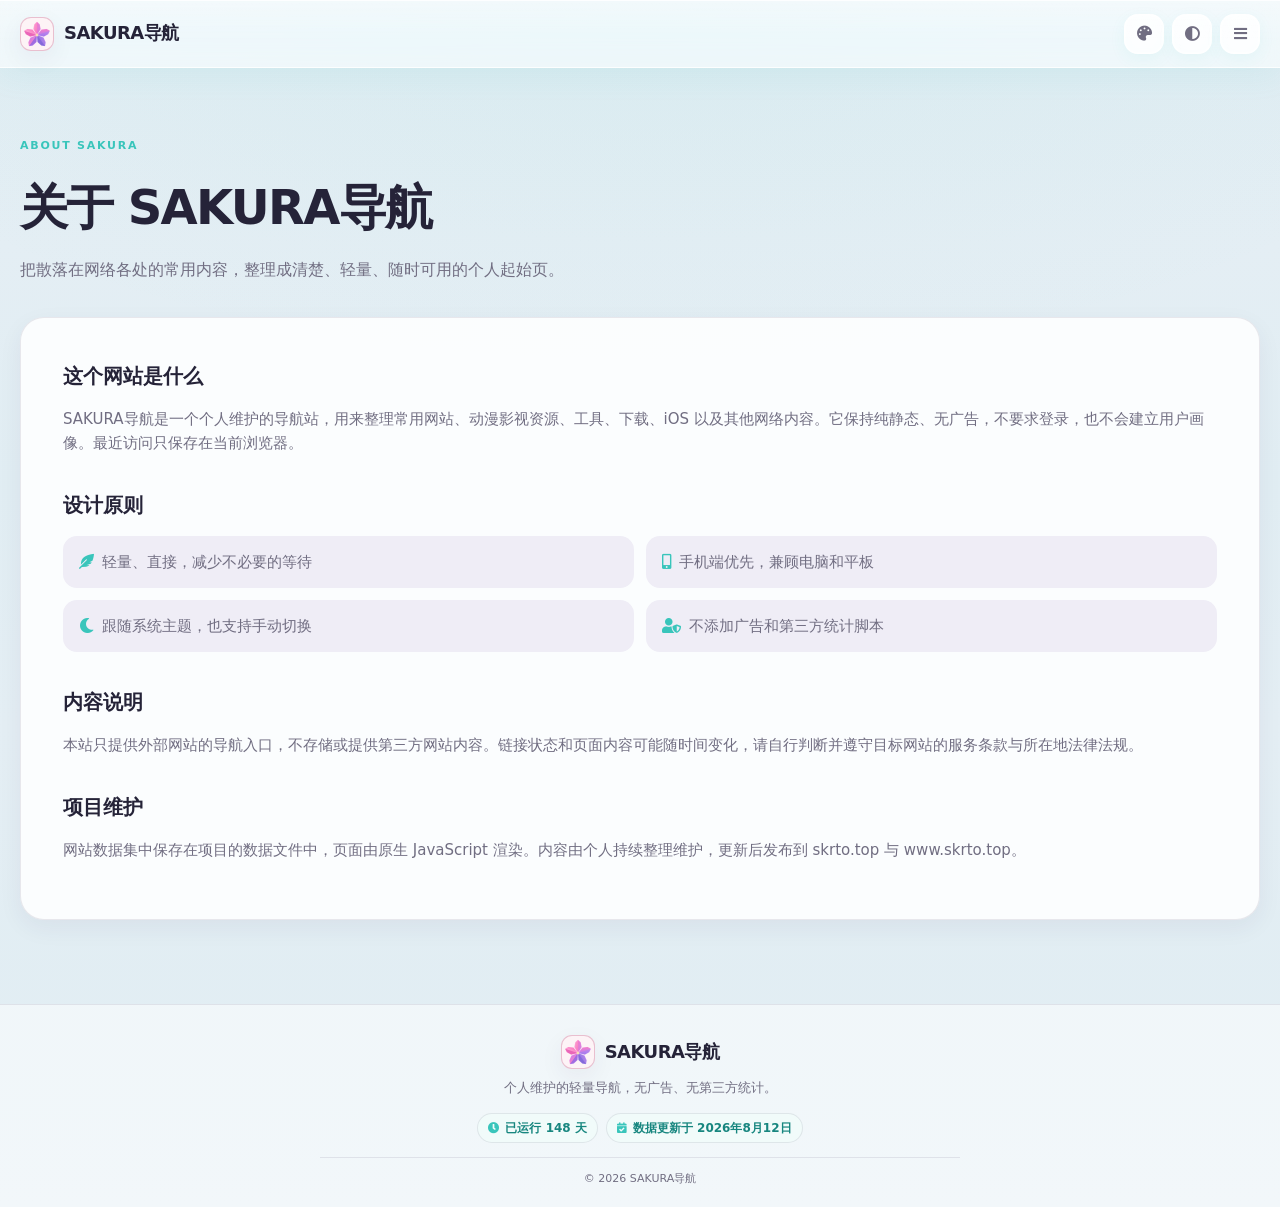
==== commit 0ad13150: "Complete third-round admin hardening" ====
--- a/about/index.html
+++ b/about/index.html
@@ -98,7 +98,7 @@
     <div class="container footer-compact">
       <div class="footer-brand">
         <a class="brand" href="../"><span class="brand-mark" aria-hidden="true"><img src="../assets/images/icons/sakura-icon.png" alt="" width="28" height="28"></span><span>SAKURA导航</span></a>
-        <p>个人维护的纯静态导航，无广告、无第三方统计。</p>
+        <p>个人维护的轻量导航，无广告、无第三方统计。</p>
       </div>
       <div class="site-status" aria-label="网站维护状态">
         <p class="site-runtime"><i class="fas fa-clock" aria-hidden="true"></i><span data-runtime-days>已运行 1 天</span></p>
--- a/assets/css/sakura.css
+++ b/assets/css/sakura.css
@@ -1,6 +1,10 @@
 :root {
   color-scheme: light;
   --bg: #e4eef4;
+  --page-ambient-glow: color-mix(in srgb, var(--primary) 5%, transparent);
+  --page-ambient-tint-strong: color-mix(in srgb, var(--primary) 2.4%, var(--bg));
+  --page-ambient-tint-middle: color-mix(in srgb, var(--primary) 1.8%, var(--bg));
+  --page-ambient-tint-lower: color-mix(in srgb, var(--primary) 1.4%, var(--bg));
   --surface: rgba(255, 255, 255, 0.86);
   --surface-solid: #ffffff;
   --surface-soft: #efedf6;
@@ -43,6 +47,10 @@
 :root[data-theme="dark"] {
   color-scheme: dark;
   --bg: #171a24;
+  --page-ambient-glow: color-mix(in srgb, var(--primary) 7%, transparent);
+  --page-ambient-tint-strong: color-mix(in srgb, var(--primary) 4.5%, var(--bg));
+  --page-ambient-tint-middle: color-mix(in srgb, var(--primary) 3.4%, var(--bg));
+  --page-ambient-tint-lower: color-mix(in srgb, var(--primary) 2.6%, var(--bg));
   --surface: rgba(33, 36, 49, 0.88);
   --surface-solid: #212431;
   --surface-soft: #292c3b;
@@ -182,11 +190,18 @@
   min-height: 100vh;
   margin: 0;
   color: var(--text);
+  background: var(--bg);
   background:
-    radial-gradient(circle at 50% 12rem, color-mix(in srgb, var(--primary) 10%, transparent), transparent 31rem),
-    radial-gradient(circle at 10% 10%, rgba(233, 133, 167, 0.08), transparent 28rem),
-    radial-gradient(circle at 90% 25%, color-mix(in srgb, var(--primary) 9%, transparent), transparent 32rem),
-    var(--bg);
+    radial-gradient(ellipse 90% 30rem at 50% 0%, var(--page-ambient-glow), transparent 78%),
+    linear-gradient(180deg,
+      var(--page-ambient-tint-strong) 0%,
+      var(--bg) 20%,
+      var(--page-ambient-tint-middle) 40%,
+      var(--bg) 60%,
+      var(--page-ambient-tint-lower) 80%,
+      var(--bg) 100%);
+  background-repeat: no-repeat;
+  background-size: 100% 100%;
   font-family: Inter, "PingFang SC", "Microsoft YaHei", system-ui, -apple-system, BlinkMacSystemFont, "Segoe UI", sans-serif;
   font-size: 15px;
   line-height: 1.6;
@@ -605,7 +620,7 @@
 
 .category-summary {
   min-height: 18px;
-  margin: 7px auto 24px;
+  margin: 7px auto 14px;
   color: var(--muted);
   font-size: 12px;
   text-align: center;
@@ -857,10 +872,10 @@
 }
 
 .access-notice--compact {
-  width: min(100%, 1040px);
-  max-width: 1040px;
+  width: fit-content;
+  max-width: min(100%, 920px);
   align-items: flex-start;
-  margin-bottom: 10px;
+  margin-bottom: 8px;
   padding: 9px 14px;
   font-size: 13px;
   line-height: 1.5;
@@ -872,7 +887,8 @@
 }
 
 .access-notice--compact .access-notice-copy {
-  gap: 3px;
+  flex: 0 1 auto;
+  gap: 0;
 }
 
 .access-notice-item {
@@ -889,17 +905,13 @@
     align-items: center;
     justify-content: center;
     flex-flow: row wrap;
-    gap: 4px 24px;
-  }
-
+    gap: 0;
+  }
+}
+
+@media (min-width: 1024px) {
   .access-notice--compact .access-notice-item {
     white-space: nowrap;
-  }
-}
-
-@media (min-width: 1024px) {
-  .access-notice--compact .access-notice-copy {
-    flex-wrap: nowrap;
   }
 }
 
@@ -1078,7 +1090,7 @@
   justify-content: center;
   flex-wrap: wrap;
   gap: 8px;
-  margin: 0 auto 28px;
+  margin: 0 auto 18px;
 }
 
 .utility-button {
@@ -1317,18 +1329,18 @@
   min-height: 76px;
   justify-content: center;
   flex-direction: column;
-  padding-right: 108px;
+  padding-right: 100px;
 }
 
 .site-card-title {
-  display: block;
+  display: -webkit-box;
   overflow: hidden;
   color: var(--text);
   font-size: 18px;
   font-weight: 760;
   line-height: 1.25;
-  text-overflow: ellipsis;
-  white-space: nowrap;
+  -webkit-box-orient: vertical;
+  -webkit-line-clamp: 2;
 }
 
 .search-mark {
@@ -1991,7 +2003,7 @@
   }
 
   .site-card-copy {
-    padding-right: 102px;
+    padding-right: 94px;
   }
 
   .site-card-title {
@@ -2111,6 +2123,36 @@
   .site-card-link {
     min-height: 136px;
     align-items: center;
+    gap: 10px;
+    padding: 12px;
+  }
+
+  .site-card-actions {
+    right: 12px;
+    width: 76px;
+  }
+
+  .site-card-copy {
+    padding-right: 84px;
+  }
+
+  .site-icon {
+    flex-basis: 52px;
+    width: 52px;
+    height: 52px;
+  }
+
+  .site-icon i {
+    font-size: 23px;
+  }
+
+  .site-card-title {
+    font-size: 16.5px;
+  }
+
+  .site-card-description {
+    font-size: 13.5px;
+    line-height: 1.4;
   }
 
   .site-card-action {
@@ -2124,6 +2166,41 @@
 @media (max-width: 350px) {
   .header-inner {
     gap: 8px;
+  }
+
+  .site-card-link {
+    gap: 8px;
+  }
+
+  .site-card-actions {
+    width: 70px;
+  }
+
+  .site-card-copy {
+    padding-right: 78px;
+  }
+
+  .site-icon {
+    flex-basis: 48px;
+    width: 48px;
+    height: 48px;
+  }
+
+  .site-icon i {
+    font-size: 21px;
+  }
+
+  .site-card-title {
+    font-size: 16px;
+  }
+
+  .site-card-description {
+    font-size: 13px;
+  }
+
+  .site-card-action {
+    padding-inline: 7px;
+    font-size: 11.5px;
   }
 
   .brand {
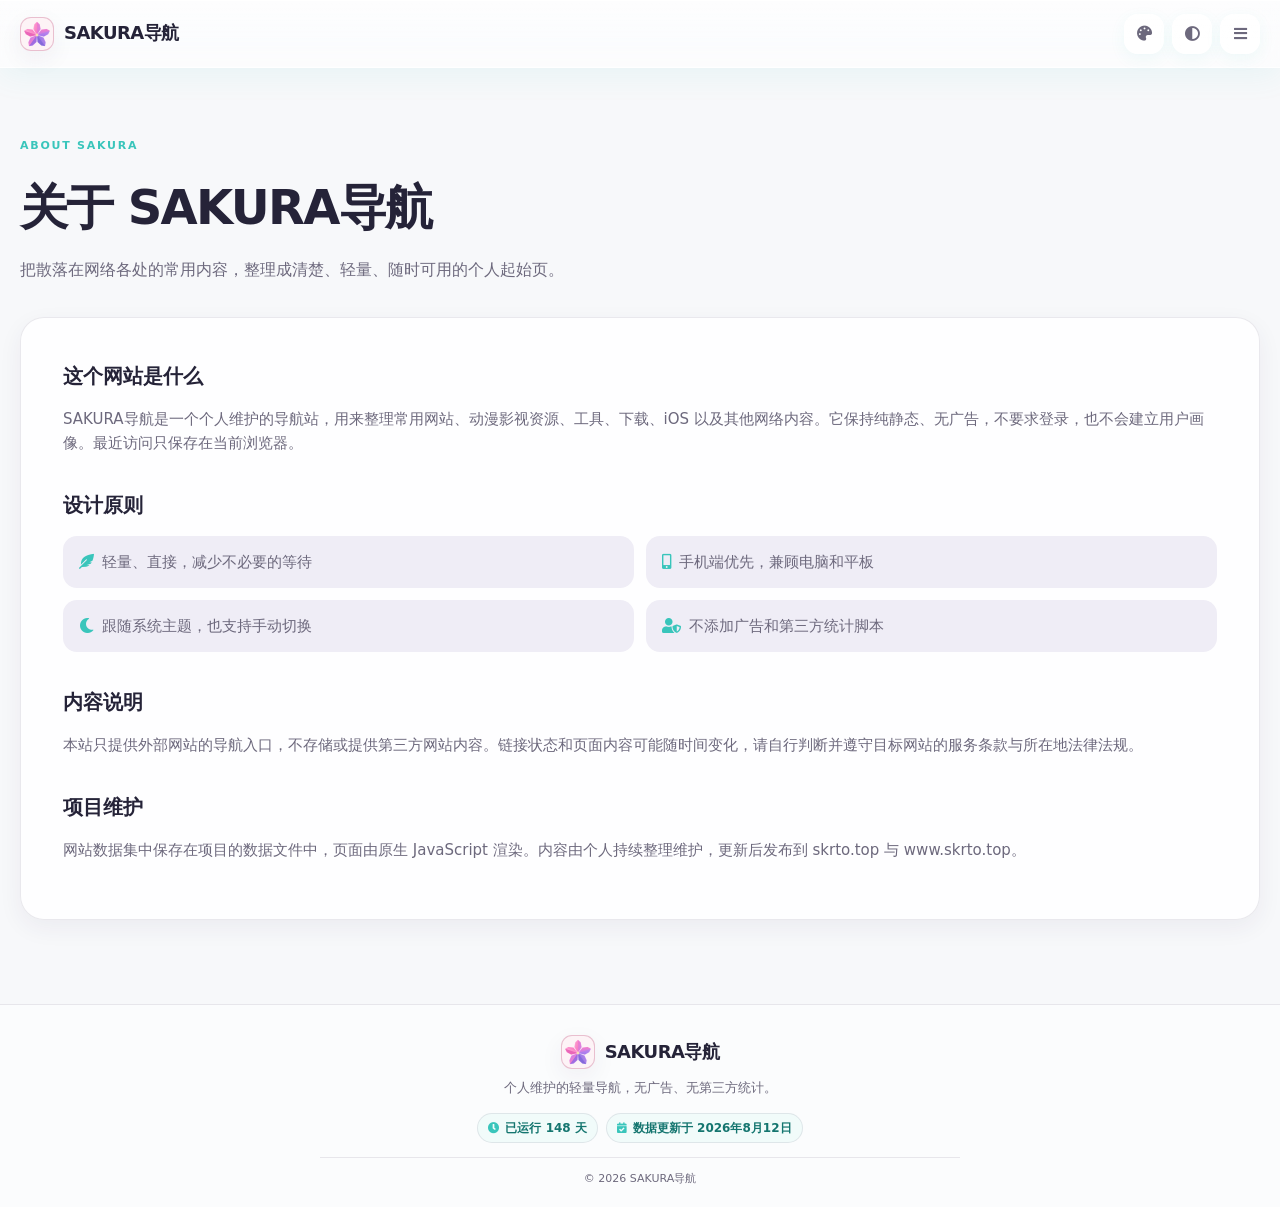
==== commit ca4f6b48: "Use neutral solid page backgrounds" ====
--- a/about/index.html
+++ b/about/index.html
@@ -5,7 +5,7 @@
   <meta name="viewport" content="width=device-width, initial-scale=1">
   <meta name="referrer" content="strict-origin-when-cross-origin">
   <meta name="color-scheme" content="light dark">
-  <meta name="theme-color" content="#e4eef4">
+  <meta name="theme-color" content="#f7f8fa">
   <title>关于｜SAKURA导航</title>
   <meta name="description" content="了解 SAKURA导航：一个个人维护的轻量网址导航与网络内容收藏站。">
   <meta name="keywords" content="SAKURA导航,关于本站,个人导航">
--- a/assets/css/sakura.css
+++ b/assets/css/sakura.css
@@ -1,18 +1,14 @@
 :root {
   color-scheme: light;
-  --bg: #e4eef4;
-  --page-ambient-glow: color-mix(in srgb, var(--primary) 5%, transparent);
-  --page-ambient-tint-strong: color-mix(in srgb, var(--primary) 2.4%, var(--bg));
-  --page-ambient-tint-middle: color-mix(in srgb, var(--primary) 1.8%, var(--bg));
-  --page-ambient-tint-lower: color-mix(in srgb, var(--primary) 1.4%, var(--bg));
+  --bg: #f7f8fa;
   --surface: rgba(255, 255, 255, 0.86);
   --surface-solid: #ffffff;
   --surface-soft: #efedf6;
   --text: #252338;
-  --muted: #716e82;
+  --muted: #6d697d;
   --line: rgba(62, 54, 92, 0.11);
   --primary: #39c5bb;
-  --primary-strong: #17867f;
+  --primary-strong: #14756f;
   --primary-fill-strong: #30afa6;
   --accent-foreground: #0e3c38;
   --pink: #e985a7;
@@ -46,11 +42,7 @@
 
 :root[data-theme="dark"] {
   color-scheme: dark;
-  --bg: #171a24;
-  --page-ambient-glow: color-mix(in srgb, var(--primary) 7%, transparent);
-  --page-ambient-tint-strong: color-mix(in srgb, var(--primary) 4.5%, var(--bg));
-  --page-ambient-tint-middle: color-mix(in srgb, var(--primary) 3.4%, var(--bg));
-  --page-ambient-tint-lower: color-mix(in srgb, var(--primary) 2.6%, var(--bg));
+  --bg: #0d0f14;
   --surface: rgba(33, 36, 49, 0.88);
   --surface-solid: #212431;
   --surface-soft: #292c3b;
@@ -60,7 +52,7 @@
   --primary: #63d8d0;
   --primary-strong: #9ae8e2;
   --primary-fill-strong: #9ae8e2;
-  --accent-foreground: #171a24;
+  --accent-foreground: #0d0f14;
   --pink: #f29ab6;
   --blue: #86afea;
   --danger: #f18ca1;
@@ -85,7 +77,7 @@
   --primary: #a99cf3;
   --primary-strong: #c4bbff;
   --primary-fill-strong: #c4bbff;
-  --accent-foreground: #171a24;
+  --accent-foreground: #0d0f14;
 }
 
 :root[data-color-theme="ocean"] {
@@ -179,6 +171,7 @@
 }
 
 html {
+  background: var(--bg);
   scroll-behavior: smooth;
   scroll-padding-top: calc(var(--header-height) + 20px);
   -webkit-text-size-adjust: 100%;
@@ -191,17 +184,6 @@
   margin: 0;
   color: var(--text);
   background: var(--bg);
-  background:
-    radial-gradient(ellipse 90% 30rem at 50% 0%, var(--page-ambient-glow), transparent 78%),
-    linear-gradient(180deg,
-      var(--page-ambient-tint-strong) 0%,
-      var(--bg) 20%,
-      var(--page-ambient-tint-middle) 40%,
-      var(--bg) 60%,
-      var(--page-ambient-tint-lower) 80%,
-      var(--bg) 100%);
-  background-repeat: no-repeat;
-  background-size: 100% 100%;
   font-family: Inter, "PingFang SC", "Microsoft YaHei", system-ui, -apple-system, BlinkMacSystemFont, "Segoe UI", sans-serif;
   font-size: 15px;
   line-height: 1.6;
@@ -766,6 +748,7 @@
 .category-bar {
   justify-content: flex-start;
   width: 100%;
+  min-height: 46px;
   min-width: 0;
   max-width: 100%;
   gap: 4px;
@@ -840,6 +823,35 @@
   font-size: 12px;
   line-height: 1.7;
   text-align: center;
+}
+
+.site-announcement {
+  display: flex;
+  width: fit-content;
+  max-width: min(100%, 920px);
+  align-items: flex-start;
+  gap: 9px;
+  margin: 0 auto 8px;
+  padding: 10px 15px;
+  border: 1px solid var(--line);
+  border-radius: var(--radius-sm);
+  color: var(--text);
+  background: var(--surface-soft);
+  background: color-mix(in srgb, var(--primary) 9%, var(--surface));
+  font-size: 13px;
+  font-weight: 600;
+  line-height: 1.5;
+  text-align: left;
+}
+
+.site-announcement[hidden] {
+  display: none;
+}
+
+.site-announcement i {
+  flex: 0 0 auto;
+  margin-top: 0.24em;
+  color: var(--primary-strong);
 }
 
 .access-notice i {
@@ -1301,6 +1313,18 @@
   transform: scale(0.97);
 }
 
+.site-card-action.is-disabled,
+.site-card-action.is-disabled:hover,
+.site-card-action.is-disabled:active {
+  border-color: var(--line);
+  color: var(--muted);
+  background: var(--surface-soft);
+  box-shadow: none;
+  cursor: not-allowed;
+  opacity: 0.78;
+  transform: none;
+}
+
 .site-icon {
   display: grid;
   flex: 0 0 64px;
@@ -1403,6 +1427,34 @@
   font-weight: 850;
   letter-spacing: 0.05em;
   line-height: 1.2;
+}
+
+.site-card-maintenance {
+  padding: 2px 7px;
+  border: 1px solid var(--line);
+  border-radius: 999px;
+  color: var(--muted);
+  background: var(--surface-soft);
+  font-size: 9px;
+  font-weight: 760;
+  line-height: 1.25;
+}
+
+.site-card-maintenance.is-review {
+  border-color: color-mix(in srgb, #c99328 38%, var(--line));
+  color: color-mix(in srgb, #9b6811 78%, var(--text));
+  background: color-mix(in srgb, #e8ad3b 10%, var(--surface));
+}
+
+.site-card-maintenance.is-unavailable {
+  border-color: color-mix(in srgb, var(--danger) 32%, var(--line));
+  color: var(--danger);
+  background: color-mix(in srgb, var(--danger) 8%, var(--surface));
+}
+
+.site-card.is-unavailable .site-icon {
+  filter: saturate(0.45);
+  opacity: 0.78;
 }
 
 .hide-card-categories .site-card-category {
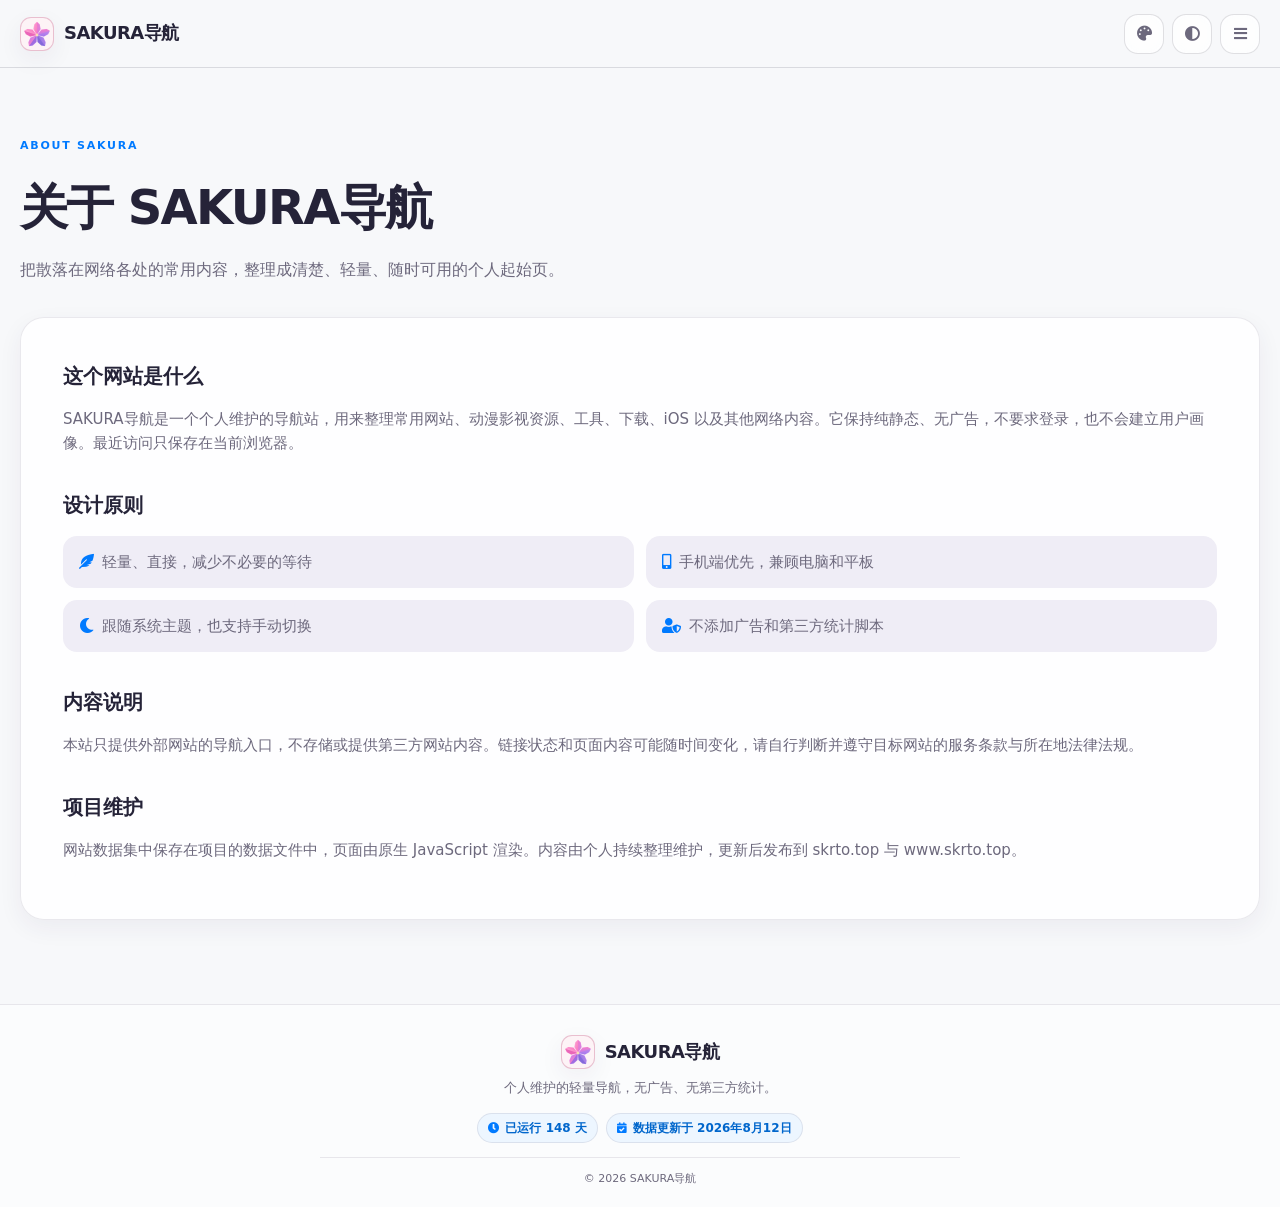
==== commit f84e0396: "Refine default theme and controls" ====
--- a/about/index.html
+++ b/about/index.html
@@ -51,7 +51,7 @@
       </nav>
       <div class="header-actions">
         <div class="color-theme-control" data-color-theme-control>
-          <button class="icon-button" type="button" data-color-theme-toggle aria-label="当前配色：初音绿；点击选择其他配色" title="配色：初音绿" aria-expanded="false" aria-controls="color-theme-panel">
+          <button class="icon-button" type="button" data-color-theme-toggle aria-label="当前配色：默认；点击选择其他配色" title="配色：默认" aria-expanded="false" aria-controls="color-theme-panel">
             <i class="fas fa-palette" aria-hidden="true"></i>
           </button>
           <div class="color-theme-panel" id="color-theme-panel" data-color-theme-panel role="radiogroup" aria-label="选择主题配色" hidden></div>
--- a/assets/css/sakura.css
+++ b/assets/css/sakura.css
@@ -7,10 +7,10 @@
   --text: #252338;
   --muted: #6d697d;
   --line: rgba(62, 54, 92, 0.11);
-  --primary: #39c5bb;
-  --primary-strong: #14756f;
-  --primary-fill-strong: #30afa6;
-  --accent-foreground: #0e3c38;
+  --primary: #007aff;
+  --primary-strong: #0066cc;
+  --primary-fill-strong: #0071e3;
+  --accent-foreground: #ffffff;
   --pink: #e985a7;
   --blue: #6f9ee8;
   --danger: #c9566f;
@@ -22,13 +22,34 @@
   --glass-border: rgba(255, 255, 255, 0.72);
   --glass-highlight: rgba(255, 255, 255, 0.82);
   --glass-shadow: 0 10px 32px rgba(45, 38, 77, 0.1), inset 0 1px 0 rgba(255, 255, 255, 0.76);
+  --layer-border: rgba(37, 35, 56, 0.14);
+  --card-bg: #ffffff;
+  --card-border: rgba(37, 35, 56, 0.06);
+  --card-shadow: 0 8px 24px rgba(37, 35, 56, 0.06);
+  --control-bg: rgba(255, 255, 255, 0.94);
+  --control-bg-hover: #f1f3f6;
+  --header-bg: rgba(247, 248, 250, 0.92);
+  --popup-bg: rgba(255, 255, 255, 0.9);
+  --glass-control-bg: rgba(255, 255, 255, 0.86);
+  --glass-control-bg-hover: rgba(255, 255, 255, 0.96);
+  --action-bg: color-mix(in srgb, var(--primary) 12%, var(--surface-solid));
+  --action-bg-hover: color-mix(in srgb, var(--primary) 18%, var(--surface-solid));
+  --action-bg-active: color-mix(in srgb, var(--primary) 24%, var(--surface-solid));
+  --search-bg: #e8e8ea;
+  --category-track-bg: #ffffff;
+  --category-selected-bg: #e2e2e5;
+  --notice-bg: #ededef;
+  --notice-border: rgba(37, 35, 56, 0.08);
+  --control-surface-shadow: 0 6px 18px rgba(45, 38, 77, 0.05);
+  --progress-track: rgba(37, 35, 56, 0.14);
+  --neutral-lift: 0 6px 18px rgba(45, 38, 77, 0.05);
   --sakura-icon-bg: color-mix(in srgb, var(--pink) 10%, var(--surface-solid));
   --sakura-icon-border: color-mix(in srgb, var(--pink) 35%, var(--line));
   --sakura-icon-shadow: var(--shadow-sm);
   --category-icon-color: var(--primary);
-  --category-icon-bg: color-mix(in srgb, var(--primary) 9%, var(--surface-solid));
-  --category-icon-border: color-mix(in srgb, var(--primary) 28%, var(--line));
-  --category-icon-shadow: var(--shadow-sm);
+  --category-icon-bg: #f3f5f7;
+  --category-icon-border: rgba(37, 35, 56, 0.12);
+  --category-icon-shadow: none;
   --radius-sm: 12px;
   --radius-md: 18px;
   --radius-lg: 26px;
@@ -49,9 +70,9 @@
   --text: #f2f0fa;
   --muted: #aaa7ba;
   --line: rgba(229, 224, 255, 0.1);
-  --primary: #63d8d0;
-  --primary-strong: #9ae8e2;
-  --primary-fill-strong: #9ae8e2;
+  --primary: #0a84ff;
+  --primary-strong: #64b5ff;
+  --primary-fill-strong: #0a84ff;
   --accent-foreground: #0d0f14;
   --pink: #f29ab6;
   --blue: #86afea;
@@ -64,6 +85,43 @@
   --glass-border: rgba(231, 226, 255, 0.18);
   --glass-highlight: rgba(255, 255, 255, 0.12);
   --glass-shadow: 0 12px 34px rgba(0, 0, 0, 0.26), inset 0 1px 0 rgba(255, 255, 255, 0.1);
+  --layer-border: rgba(229, 224, 255, 0.14);
+  --card-bg: #2c2c2e;
+  --card-border: rgba(255, 255, 255, 0.04);
+  --card-shadow: none;
+  --control-bg: rgba(33, 36, 49, 0.94);
+  --control-bg-hover: #292d38;
+  --header-bg: rgba(20, 22, 29, 0.92);
+  --popup-bg: rgba(35, 38, 48, 0.9);
+  --glass-control-bg: rgba(38, 41, 52, 0.88);
+  --glass-control-bg-hover: rgba(47, 51, 64, 0.96);
+  --action-bg: color-mix(in srgb, var(--primary) 16%, var(--card-bg));
+  --action-bg-hover: color-mix(in srgb, var(--primary) 23%, var(--card-bg));
+  --action-bg-active: color-mix(in srgb, var(--primary) 30%, var(--card-bg));
+  --search-bg: #2c2c2e;
+  --category-track-bg: #1c1c1e;
+  --category-selected-bg: #444446;
+  --notice-bg: #242426;
+  --notice-border: rgba(255, 255, 255, 0.06);
+  --control-surface-shadow: none;
+  --progress-track: rgba(229, 224, 255, 0.16);
+  --neutral-lift: 0 7px 20px rgba(0, 0, 0, 0.16);
+  --category-icon-bg: #252934;
+  --category-icon-border: rgba(229, 224, 255, 0.13);
+}
+
+:root[data-color-theme="miku"] {
+  --primary: #39c5bb;
+  --primary-strong: #14756f;
+  --primary-fill-strong: #30afa6;
+  --accent-foreground: #0e3c38;
+}
+
+:root[data-theme="dark"][data-color-theme="miku"] {
+  --primary: #63d8d0;
+  --primary-strong: #9ae8e2;
+  --primary-fill-strong: #9ae8e2;
+  --accent-foreground: #0d0f14;
 }
 
 :root[data-color-theme="purple"] {
@@ -261,13 +319,11 @@
   z-index: 100;
   top: 0;
   height: var(--header-height);
-  border-bottom: 1px solid var(--glass-border);
-  background:
-    linear-gradient(180deg, color-mix(in srgb, var(--glass-highlight) 34%, transparent), transparent 58%),
-    var(--glass-bg);
-  box-shadow: 0 8px 30px color-mix(in srgb, var(--primary) 8%, transparent), inset 0 1px 0 var(--glass-highlight);
-  backdrop-filter: blur(22px) saturate(155%);
-  -webkit-backdrop-filter: blur(22px) saturate(155%);
+  border-bottom: 1px solid var(--layer-border);
+  background: var(--header-bg);
+  box-shadow: none;
+  backdrop-filter: blur(24px) saturate(120%);
+  -webkit-backdrop-filter: blur(24px) saturate(120%);
 }
 
 .header-inner {
@@ -316,14 +372,12 @@
   gap: 3px;
   padding: 12px;
   visibility: hidden;
-  border: 1px solid var(--glass-border);
+  border: 1px solid var(--layer-border);
   border-radius: var(--apple-corner-panel);
-  background:
-    linear-gradient(180deg, color-mix(in srgb, var(--glass-highlight) 28%, transparent), transparent 56%),
-    color-mix(in srgb, var(--surface-solid) 94%, var(--glass-bg-strong));
-  box-shadow: var(--glass-shadow);
-  backdrop-filter: blur(20px) saturate(150%);
-  -webkit-backdrop-filter: blur(20px) saturate(150%);
+  background: var(--popup-bg);
+  box-shadow: 0 14px 36px rgba(20, 22, 31, 0.16);
+  backdrop-filter: blur(24px) saturate(120%);
+  -webkit-backdrop-filter: blur(24px) saturate(120%);
   opacity: 0;
   transform: translateY(-8px);
   transition: visibility 0.2s ease, opacity 0.2s ease, transform 0.2s ease;
@@ -375,18 +429,20 @@
   grid-template-columns: repeat(2, minmax(0, 1fr));
   gap: 7px;
   padding: 12px;
-  border: 1px solid var(--glass-border);
+  border: 1px solid var(--layer-border);
   border-radius: var(--apple-corner-panel);
-  background:
-    linear-gradient(180deg, color-mix(in srgb, var(--glass-highlight) 30%, transparent), transparent 54%),
-    var(--glass-bg-strong);
-  box-shadow: var(--glass-shadow);
-  backdrop-filter: blur(20px) saturate(150%);
-  -webkit-backdrop-filter: blur(20px) saturate(150%);
+  background: var(--popup-bg);
+  box-shadow: 0 14px 36px rgba(20, 22, 31, 0.16);
+  backdrop-filter: blur(24px) saturate(120%);
+  -webkit-backdrop-filter: blur(24px) saturate(120%);
 }
 
 .color-theme-panel[hidden] {
   display: none;
+}
+
+.color-theme-option:first-child {
+  grid-column: 1 / -1;
 }
 
 .color-theme-option {
@@ -442,26 +498,22 @@
   height: 40px;
   padding: 0;
   place-items: center;
-  border: 1px solid var(--glass-border);
+  border: 1px solid var(--layer-border);
   border-radius: var(--apple-corner-control);
   color: var(--muted);
-  background:
-    linear-gradient(180deg, color-mix(in srgb, var(--glass-highlight) 30%, transparent), transparent 62%),
-    var(--glass-bg-strong);
-  box-shadow: inset 0 0 0 1px color-mix(in srgb, var(--glass-highlight) 48%, transparent), 0 5px 16px color-mix(in srgb, var(--primary) 7%, transparent);
-  backdrop-filter: blur(12px) saturate(140%);
-  -webkit-backdrop-filter: blur(12px) saturate(140%);
+  background: var(--glass-control-bg);
+  box-shadow: none;
+  backdrop-filter: blur(16px) saturate(120%);
+  -webkit-backdrop-filter: blur(16px) saturate(120%);
   transition: color 0.2s ease, border-color 0.2s ease, background-color 0.2s ease, box-shadow 0.2s ease, transform 0.2s ease;
 }
 
 .icon-button:hover {
-  border-color: color-mix(in srgb, var(--primary) 30%, var(--line));
+  border-color: var(--layer-border);
   color: var(--primary-strong);
-  background:
-    linear-gradient(180deg, color-mix(in srgb, var(--glass-highlight) 48%, transparent), transparent 60%),
-    color-mix(in srgb, var(--primary) 10%, var(--glass-bg-strong));
-  box-shadow: inset 0 0 0 1px color-mix(in srgb, var(--glass-highlight) 62%, transparent), 0 7px 20px color-mix(in srgb, var(--primary) 13%, transparent);
-  transform: translateY(-1px);
+  background: var(--glass-control-bg-hover);
+  box-shadow: none;
+  transform: none;
 }
 
 .menu-toggle {
@@ -527,7 +579,7 @@
   position: absolute;
   z-index: 1;
   left: 20px;
-  color: var(--muted);
+  color: var(--primary);
   pointer-events: none;
 }
 
@@ -535,11 +587,10 @@
   width: 100%;
   height: 56px;
   padding: 0 126px 0 52px;
-  border: 1px solid var(--glass-border);
+  border: 1px solid var(--layer-border);
   border-radius: 999px;
-  background: var(--surface-solid);
-  background: color-mix(in srgb, var(--surface-solid) 58%, var(--glass-bg));
-  box-shadow: inset 0 0 0 1px color-mix(in srgb, var(--glass-highlight) 42%, transparent);
+  background: var(--search-bg);
+  box-shadow: var(--control-surface-shadow);
   font-size: 16px;
   appearance: none;
 }
@@ -553,9 +604,10 @@
 }
 
 .search-input:focus {
-  border-color: color-mix(in srgb, var(--primary) 55%, var(--line));
-  outline: none;
-  box-shadow: inset 0 0 0 1px color-mix(in srgb, var(--glass-highlight) 52%, transparent), 0 0 0 4px color-mix(in srgb, var(--primary) 10%, transparent);
+  border-color: color-mix(in srgb, var(--primary) 46%, var(--layer-border));
+  outline: 2px solid color-mix(in srgb, var(--primary) 24%, transparent);
+  outline-offset: 2px;
+  box-shadow: var(--neutral-lift), inset 0 0 0 1px color-mix(in srgb, var(--glass-highlight) 52%, transparent);
 }
 
 .search-shortcut {
@@ -628,7 +680,7 @@
   flex: 0 0 auto;
   min-height: 38px;
   padding: 7px 14px;
-  border: 1px solid var(--glass-border);
+  border: 1px solid var(--layer-border);
   border-radius: 999px;
   color: var(--muted);
   background:
@@ -753,12 +805,12 @@
   max-width: 100%;
   gap: 4px;
   padding: 2px;
-  border: 1px solid var(--glass-border);
+  border: 1px solid var(--layer-border);
   border-radius: 999px;
   background:
     linear-gradient(180deg, color-mix(in srgb, var(--glass-highlight) 32%, transparent), transparent 60%),
     var(--glass-bg);
-  box-shadow: var(--glass-shadow);
+  box-shadow: var(--neutral-lift), inset 0 0 0 1px color-mix(in srgb, var(--glass-highlight) 48%, transparent);
   backdrop-filter: blur(18px) saturate(150%);
   -webkit-backdrop-filter: blur(18px) saturate(150%);
   overscroll-behavior-inline: contain;
@@ -815,11 +867,11 @@
   gap: 8px;
   margin: 0 auto 12px;
   padding: 10px 16px;
-  border: 1px solid color-mix(in srgb, var(--primary) 18%, var(--line));
+  border: 1px solid var(--notice-border);
   border-radius: var(--radius-sm);
   color: var(--muted);
-  background: color-mix(in srgb, var(--primary) 5%, var(--surface));
-  box-shadow: 0 6px 20px rgba(45, 38, 77, 0.04);
+  background: var(--notice-bg);
+  box-shadow: none;
   font-size: 12px;
   line-height: 1.7;
   text-align: center;
@@ -1112,30 +1164,34 @@
   justify-content: center;
   gap: 6px;
   padding: 6px 11px;
-  border: 1px solid var(--line);
+  border: 0;
   border-radius: 999px;
-  color: var(--muted);
-  background: color-mix(in srgb, var(--surface) 92%, transparent);
-  box-shadow: 0 4px 14px rgba(45, 38, 77, 0.05);
+  color: var(--primary-strong);
+  background: var(--action-bg);
+  box-shadow: none;
   font-size: 11px;
   font-weight: 700;
-  transition: color 0.2s ease, border-color 0.2s ease, background-color 0.2s ease, transform 0.2s ease;
+  transition: color 0.2s ease, background-color 0.2s ease;
 }
 
 .utility-button:hover {
-  border-color: color-mix(in srgb, var(--primary) 32%, var(--line));
   color: var(--primary-strong);
-  background: var(--surface-solid);
-  transform: translateY(-1px);
+  background: var(--action-bg-hover);
+  transform: none;
+}
+
+.utility-button:active {
+  background: var(--action-bg-active);
+  transform: none;
+}
+
+.utility-button:focus-visible {
+  outline: 3px solid color-mix(in srgb, var(--primary) 24%, transparent);
+  outline-offset: 2px;
 }
 
 .utility-button[hidden] {
   display: none;
-}
-
-.history-clear-button:hover {
-  border-color: color-mix(in srgb, var(--danger) 30%, var(--line));
-  color: var(--danger);
 }
 
 .utility-status {
@@ -1218,11 +1274,10 @@
   gap: 16px;
   padding: 16px;
   overflow: hidden;
-  border: 1px solid var(--line);
+  border: 1px solid var(--card-border);
   border-radius: var(--apple-corner-card);
-  background: var(--surface);
-  box-shadow: none;
-  transition: border-color 0.22s ease, box-shadow 0.22s ease;
+  background: var(--card-bg);
+  box-shadow: var(--card-shadow);
 }
 
 .site-card-link::after {
@@ -1272,51 +1327,47 @@
   justify-content: center;
   padding: 8px 9px;
   overflow: hidden;
-  border: 1px solid color-mix(in srgb, var(--primary) 22%, var(--glass-border));
+  border: 0;
   border-radius: 999px;
   color: var(--primary-strong);
-  background: linear-gradient(
-    135deg,
-    color-mix(in srgb, var(--primary) 10%, var(--glass-bg-strong)),
-    color-mix(in srgb, var(--primary) 16%, var(--glass-bg-strong))
-  );
-  box-shadow: 0 0 9px color-mix(in srgb, var(--primary) 7%, transparent);
+  background: var(--action-bg);
+  box-shadow: none;
   font-size: 12px;
   font-weight: 780;
   line-height: 1.2;
   text-align: center;
   text-overflow: ellipsis;
   white-space: nowrap;
-  transition: border-color 0.2s ease, color 0.2s ease, background-color 0.2s ease, box-shadow 0.2s ease, transform 0.2s ease;
+  transition: color 0.2s ease, background-color 0.2s ease;
 }
 
 .site-card-action:focus-visible {
-  border-color: color-mix(in srgb, var(--primary) 58%, var(--line));
-  color: var(--accent-foreground);
-  background: linear-gradient(135deg, var(--primary-fill-strong), var(--primary));
-  box-shadow: 0 0 0 3px color-mix(in srgb, var(--primary) 18%, transparent), 0 0 13px color-mix(in srgb, var(--primary) 16%, transparent);
-  outline: none;
-  transform: translateY(-1px);
+  color: var(--primary-strong);
+  background: var(--action-bg-hover);
+  box-shadow: none;
+  outline: 3px solid color-mix(in srgb, var(--primary) 24%, transparent);
+  outline-offset: 2px;
+  transform: none;
 }
 
 @media (hover: hover) and (pointer: fine) {
   .site-card-action:hover {
-    border-color: color-mix(in srgb, var(--primary) 58%, var(--line));
-    color: var(--accent-foreground);
-    background: linear-gradient(135deg, var(--primary-fill-strong), var(--primary));
-    box-shadow: 0 0 13px color-mix(in srgb, var(--primary) 16%, transparent);
-    transform: translateY(-1px);
+    color: var(--primary-strong);
+    background: var(--action-bg-hover);
+    box-shadow: none;
+    transform: none;
   }
 }
 
 .site-card-action:active {
-  transform: scale(0.97);
+  background: var(--action-bg-active);
+  transform: none;
 }
 
 .site-card-action.is-disabled,
 .site-card-action.is-disabled:hover,
 .site-card-action.is-disabled:active {
-  border-color: var(--line);
+  border: 0;
   color: var(--muted);
   background: var(--surface-soft);
   box-shadow: none;
@@ -1331,18 +1382,18 @@
   width: 64px;
   height: 64px;
   place-items: center;
-  border: 1px solid var(--category-icon-border);
-  border-radius: var(--apple-corner-icon);
+  border: 0;
+  border-radius: 0;
   color: var(--category-icon-color);
-  background: var(--category-icon-bg);
-  box-shadow: var(--category-icon-shadow);
+  background: transparent;
+  box-shadow: none;
   transform: translate3d(0, 0, 0) rotate(0) scale(1);
   transform-origin: center;
   transition: transform 280ms cubic-bezier(0.22, 1, 0.36, 1);
 }
 
 .site-icon i {
-  font-size: 28px;
+  font-size: 40px;
   line-height: 1;
 }
 
@@ -1729,18 +1780,59 @@
 }
 
 .back-to-top {
+  --scroll-progress: 0deg;
   position: fixed;
   z-index: 60;
   right: 16px;
   bottom: 16px;
-  width: 38px;
-  height: 38px;
-  background: var(--surface-solid);
-  background: color-mix(in srgb, var(--surface-solid) 92%, transparent);
-  box-shadow: inset 0 0 0 1px color-mix(in srgb, var(--glass-highlight) 42%, transparent), 0 4px 14px color-mix(in srgb, var(--primary) 7%, transparent);
+  width: 44px;
+  height: 44px;
+  padding: 2px;
+  overflow: hidden;
+  border: 0;
+  border-radius: 50%;
+  color: var(--muted);
+  background: conic-gradient(from -90deg, var(--primary) var(--scroll-progress), var(--progress-track) 0);
+  box-shadow: none;
+  backdrop-filter: none;
+  -webkit-backdrop-filter: none;
+  isolation: isolate;
   visibility: hidden;
   opacity: 0;
   transform: translateY(10px);
+}
+
+.back-to-top::before {
+  position: absolute;
+  z-index: 0;
+  inset: 2px;
+  border: 1px solid var(--layer-border);
+  border-radius: 50%;
+  background: var(--control-bg);
+  content: "";
+}
+
+.back-to-top i {
+  position: relative;
+  z-index: 1;
+}
+
+.back-to-top:hover {
+  border: 0;
+  color: var(--primary-strong);
+  background: conic-gradient(from -90deg, var(--primary) var(--scroll-progress), var(--progress-track) 0);
+  box-shadow: none;
+  transform: translateY(0);
+}
+
+.back-to-top:hover::before {
+  background: var(--control-bg-hover);
+}
+
+.back-to-top:focus-visible {
+  box-shadow: none;
+  outline: 3px solid color-mix(in srgb, var(--primary) 28%, transparent);
+  outline-offset: 3px;
 }
 
 .back-to-top.is-visible {
@@ -1810,15 +1902,19 @@
 
   .site-header,
   .site-nav,
-  .color-theme-panel,
+  .color-theme-panel {
+    backdrop-filter: blur(18px) saturate(120%);
+    -webkit-backdrop-filter: blur(18px) saturate(120%);
+  }
+
   .category-bar {
     backdrop-filter: blur(14px) saturate(135%);
     -webkit-backdrop-filter: blur(14px) saturate(135%);
   }
 
   .icon-button {
-    backdrop-filter: blur(10px) saturate(130%);
-    -webkit-backdrop-filter: blur(10px) saturate(130%);
+    backdrop-filter: blur(14px) saturate(120%);
+    -webkit-backdrop-filter: blur(14px) saturate(120%);
   }
 
   .site-nav {
@@ -1985,7 +2081,7 @@
     overflow-x: auto;
     overflow-y: hidden;
     padding: 2px;
-    border: 1px solid var(--glass-border);
+    border: 1px solid var(--layer-border);
     border-radius: 999px;
     background:
       linear-gradient(180deg, color-mix(in srgb, var(--glass-highlight) 32%, transparent), transparent 60%),
@@ -2070,11 +2166,10 @@
     flex-basis: 60px;
     width: 60px;
     height: 60px;
-    border-radius: var(--apple-corner-icon);
   }
 
   .site-icon i {
-    font-size: 26px;
+    font-size: 40px;
   }
 
   .feature-list {
@@ -2124,7 +2219,7 @@
   .nav-link,
   .color-theme-panel,
   .color-theme-option,
-  .icon-button,
+  .icon-button:not(.back-to-top),
   .access-notice,
   .hidden-world-title-icon,
   .hidden-world-welcome,
@@ -2132,7 +2227,6 @@
   .hidden-world-empty,
   .app-fallback,
   .site-card-link,
-  .site-icon,
   .empty-state,
   .prose-card,
   .feature-list li,
@@ -2195,7 +2289,7 @@
   }
 
   .site-icon i {
-    font-size: 23px;
+    font-size: 36px;
   }
 
   .site-card-title {
@@ -2239,7 +2333,7 @@
   }
 
   .site-icon i {
-    font-size: 21px;
+    font-size: 34px;
   }
 
   .site-card-title {
@@ -2275,18 +2369,17 @@
   }
 }
 
-/* iOS-style category control: one flat theme indicator slides beneath stable labels. */
+/* Telegram-style category control: one flat neutral indicator slides beneath stable labels. */
 .category-bar {
   position: relative;
   isolation: isolate;
-  background:
-    linear-gradient(180deg, color-mix(in srgb, var(--glass-highlight) 34%, transparent), transparent 62%),
-    color-mix(in srgb, var(--surface-solid) 38%, var(--glass-bg));
-  box-shadow: inset 0 0 0 1px color-mix(in srgb, var(--glass-highlight) 48%, transparent);
+  background: var(--category-track-bg);
+  box-shadow: var(--control-surface-shadow);
 }
 
 .category-bar {
   --segmented-indicator-inset: 3px;
+  --segmented-indicator-edge-inset: 1px;
 }
 
 .segmented-indicator {
@@ -2296,9 +2389,9 @@
   bottom: var(--segmented-indicator-inset);
   left: 0;
   width: var(--segmented-indicator-width, 0px);
-  border: 1px solid color-mix(in srgb, var(--primary) 10%, transparent);
+  border: 1px solid var(--notice-border);
   border-radius: 999px;
-  background: color-mix(in srgb, var(--primary) 10%, var(--surface-solid));
+  background: var(--category-selected-bg);
   box-shadow: none;
   opacity: 0;
   pointer-events: none;
@@ -2328,15 +2421,15 @@
 
 .category-bar .filter-chip:hover {
   border-color: transparent;
-  color: var(--primary-strong);
-  background: color-mix(in srgb, var(--primary) 7%, transparent);
+  color: var(--text);
+  background: color-mix(in srgb, var(--text) 5%, transparent);
   box-shadow: none;
 }
 
 .category-bar .filter-chip.is-active,
 .category-bar .filter-chip[aria-pressed="true"] {
   border-color: transparent;
-  color: var(--primary-strong);
+  color: var(--text);
   background: transparent;
   box-shadow: none;
   transform: none;
@@ -2354,12 +2447,17 @@
 }
 
 @supports not ((backdrop-filter: blur(1px)) or (-webkit-backdrop-filter: blur(1px))) {
-  .site-header,
+  .site-header {
+    background: var(--header-bg);
+  }
+
   .site-nav,
-  .color-theme-panel,
-  .category-bar,
+  .color-theme-panel {
+    background: var(--popup-bg);
+  }
+
   .icon-button {
-    background: var(--glass-bg-fallback);
+    background: var(--glass-control-bg);
   }
 }
 
@@ -2368,8 +2466,8 @@
   :root {
     --sakura-icon-bg: var(--surface-solid);
     --sakura-icon-border: var(--line);
-    --category-icon-bg: var(--surface-solid);
-    --category-icon-border: var(--primary);
+    --category-icon-bg: var(--surface-soft);
+    --category-icon-border: var(--layer-border);
   }
 
   body {
@@ -2380,14 +2478,24 @@
     outline: 3px solid var(--primary);
   }
 
-  .site-header,
-  .site-nav,
-  .color-theme-panel,
   .category-bar,
   .icon-button {
-    border-color: var(--line);
+    border-color: var(--layer-border);
     background: var(--glass-bg-fallback);
-    box-shadow: var(--shadow-sm);
+    box-shadow: none;
+  }
+
+  .site-header {
+    border-color: var(--layer-border);
+    background: var(--header-bg);
+    box-shadow: none;
+  }
+
+  .site-nav,
+  .color-theme-panel {
+    border-color: var(--layer-border);
+    background: var(--popup-bg);
+    box-shadow: none;
   }
 
   .nav-link:hover,
@@ -2396,9 +2504,9 @@
   .color-theme-option:hover,
   .color-theme-option:focus-visible,
   .color-theme-option.is-active {
-    border-color: var(--primary);
+    border-color: var(--layer-border);
     color: var(--primary-strong);
-    background: var(--surface-solid);
+    background: var(--control-bg-hover);
   }
 
   .color-theme-swatch {
@@ -2415,7 +2523,7 @@
 
   .search-input:focus {
     border-color: var(--primary);
-    box-shadow: var(--shadow-sm);
+    box-shadow: var(--neutral-lift);
   }
 
   .filter-chip {
@@ -2454,13 +2562,13 @@
   }
 
   .category-bar {
-    background: var(--glass-bg-fallback);
-    box-shadow: inset 0 0 0 1px var(--line);
+    background: var(--category-track-bg);
+    box-shadow: var(--control-surface-shadow);
   }
 
   .segmented-indicator {
-    border-color: transparent;
-    background: var(--surface-soft);
+    border-color: var(--notice-border);
+    background: var(--category-selected-bg);
     box-shadow: none;
   }
 
@@ -2474,7 +2582,7 @@
 
   .category-bar .filter-chip.is-active,
   .category-bar .filter-chip[aria-pressed="true"] {
-    color: var(--primary-strong);
+    color: var(--text);
   }
 
   .category-bar .filter-chip.is-active .filter-chip-count,
@@ -2484,7 +2592,6 @@
     background: var(--surface-solid);
   }
 
-  .access-notice,
   .app-fallback,
   .empty-state,
   .hidden-world-empty {
@@ -2493,7 +2600,12 @@
     box-shadow: var(--shadow-sm);
   }
 
-  .utility-button,
+  .access-notice {
+    border-color: var(--notice-border);
+    background: var(--notice-bg);
+    box-shadow: none;
+  }
+
   .hidden-world-exit,
   .empty-reset-button {
     border-color: var(--line);
@@ -2502,7 +2614,6 @@
     box-shadow: var(--shadow-sm);
   }
 
-  .utility-button:hover,
   .hidden-world-exit:hover,
   .empty-reset-button:hover {
     border-color: var(--primary);
@@ -2510,6 +2621,21 @@
     background: var(--primary);
   }
 
+  .utility-button {
+    border: 0;
+    color: var(--primary-strong);
+    background: var(--control-bg);
+    box-shadow: none;
+  }
+
+  .utility-button:hover,
+  .utility-button:active {
+    border: 0;
+    color: var(--primary-strong);
+    background: var(--control-bg-hover);
+    box-shadow: none;
+  }
+
   .hidden-world-title-icon,
   .hidden-world-welcome-icon {
     border-color: var(--primary);
@@ -2537,31 +2663,33 @@
   }
 
   .site-card-link {
-    box-shadow: var(--shadow-sm);
+    border-color: var(--card-border);
+    background: var(--card-bg);
+    box-shadow: var(--card-shadow);
   }
 
   .site-card-action {
-    border-color: var(--primary);
+    border: 0;
     color: var(--primary-strong);
-    background: var(--surface-solid);
-    box-shadow: var(--shadow-sm);
+    background: var(--control-bg);
+    box-shadow: none;
   }
 
   .site-card-action:focus-visible {
-    border-color: var(--primary);
-    color: var(--accent-foreground);
-    background: var(--primary);
-    box-shadow: var(--shadow-sm);
+    border: 0;
+    color: var(--primary-strong);
+    background: var(--control-bg-hover);
+    box-shadow: none;
     outline: 3px solid var(--primary);
     outline-offset: 2px;
   }
 
   @media (hover: hover) and (pointer: fine) {
     .site-card-action:hover {
-      border-color: var(--primary);
-      color: var(--accent-foreground);
-      background: var(--primary);
-      box-shadow: var(--shadow-sm);
+      border: 0;
+      color: var(--primary-strong);
+      background: var(--control-bg-hover);
+      box-shadow: none;
     }
   }
 
@@ -2570,22 +2698,27 @@
     box-shadow: var(--shadow-md);
   }
 
-  .history-clear-button:hover {
-    border-color: var(--danger);
-  }
-
   .site-footer {
     background: var(--surface);
   }
 }
 
 @media (prefers-reduced-transparency: reduce) {
-  .site-header,
+  .site-header {
+    background: var(--header-bg);
+    backdrop-filter: none;
+    -webkit-backdrop-filter: none;
+  }
+
   .site-nav,
-  .color-theme-panel,
-  .category-bar,
+  .color-theme-panel {
+    background: var(--popup-bg);
+    backdrop-filter: none;
+    -webkit-backdrop-filter: none;
+  }
+
   .icon-button {
-    background: var(--glass-bg-fallback);
+    background: var(--glass-control-bg);
     backdrop-filter: none;
     -webkit-backdrop-filter: none;
   }
